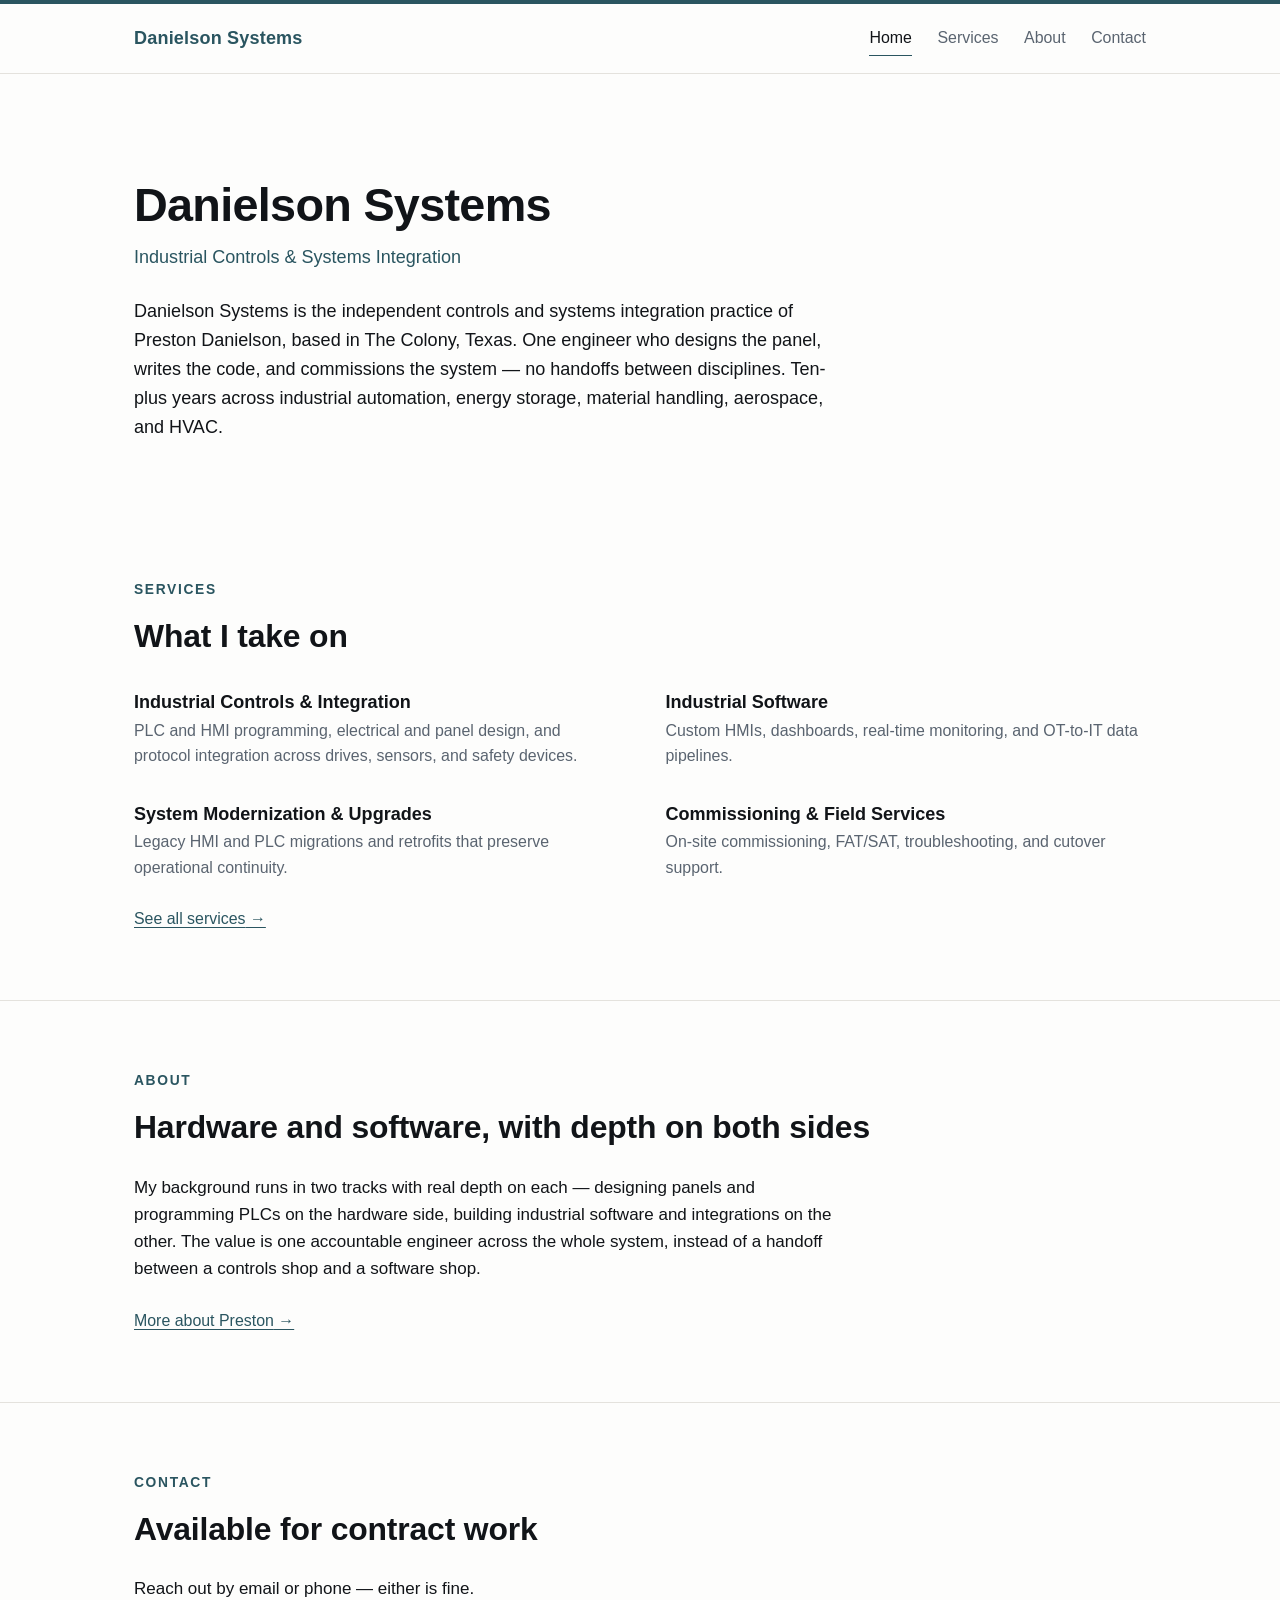
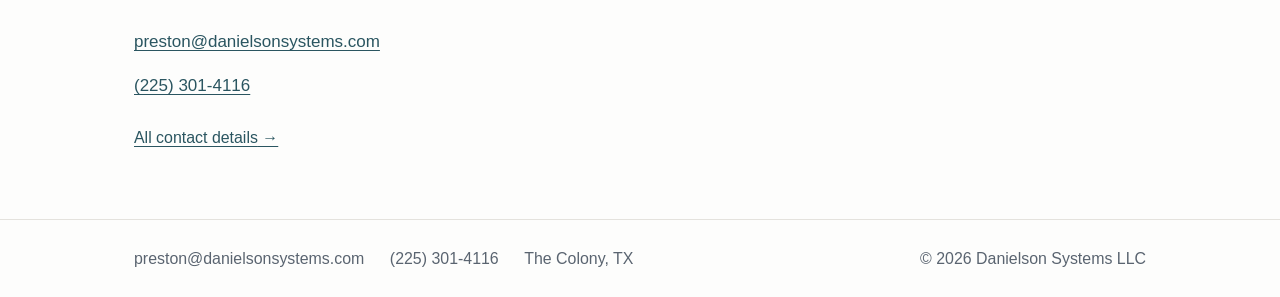
==== index.html @ b876a6f0 "Reposition site to controls & systems integration per updated spec Replace the embedded/test-automat" ====
<!DOCTYPE html>
<html lang="en">
<head>
  <meta charset="UTF-8" />
  <meta name="viewport" content="width=device-width, initial-scale=1" />
  <title>Danielson Systems — Industrial Controls &amp; Systems Integration</title>
  <meta name="description" content="Independent industrial controls and systems integration practice based in The Colony, Texas. PLC and HMI programming, electrical and panel design, industrial software, system modernization, and commissioning." />
  <link rel="stylesheet" href="styles.css" />
</head>
<body>

  <header class="site-header">
    <div class="container site-header__inner">
      <a href="index.html" class="wordmark">Danielson Systems</a>
      <nav class="nav" aria-label="Primary">
        <a href="index.html" aria-current="page">Home</a>
        <a href="services.html">Services</a>
        <a href="about.html">About</a>
        <a href="contact.html">Contact</a>
      </nav>
    </div>
  </header>

  <main>

    <section class="hero container">
      <h1 class="hero__name">Danielson Systems</h1>
      <p class="hero__tagline">Industrial Controls &amp; Systems Integration</p>
      <p class="hero__intro">
        Danielson Systems is the independent controls and systems integration practice of Preston Danielson, based in The Colony, Texas. One engineer who designs the panel, writes the code, and commissions the system — no handoffs between disciplines. Ten-plus years across industrial automation, energy storage, material handling, aerospace, and HVAC.
      </p>
    </section>

    <section class="section">
      <div class="container">
        <p class="section__eyebrow">Services</p>
        <h2>What I take on</h2>
        <ul class="services-preview" style="margin-top: var(--space-4);">
          <li class="services-preview__item">
            <h3>Industrial Controls &amp; Integration</h3>
            <p>PLC and HMI programming, electrical and panel design, and protocol integration across drives, sensors, and safety devices.</p>
          </li>
          <li class="services-preview__item">
            <h3>Industrial Software</h3>
            <p>Custom HMIs, dashboards, real-time monitoring, and OT-to-IT data pipelines.</p>
          </li>
          <li class="services-preview__item">
            <h3>System Modernization &amp; Upgrades</h3>
            <p>Legacy HMI and PLC migrations and retrofits that preserve operational continuity.</p>
          </li>
          <li class="services-preview__item">
            <h3>Commissioning &amp; Field Services</h3>
            <p>On-site commissioning, FAT/SAT, troubleshooting, and cutover support.</p>
          </li>
        </ul>
        <a class="more-link" href="services.html">See all services</a>
      </div>
    </section>

    <section class="section">
      <div class="container">
        <p class="section__eyebrow">About</p>
        <h2>Hardware and software, with depth on both sides</h2>
        <p class="prose" style="margin-top: var(--space-3);">
          My background runs in two tracks with real depth on each — designing panels and programming PLCs on the hardware side, building industrial software and integrations on the other. The value is one accountable engineer across the whole system, instead of a handoff between a controls shop and a software shop.
        </p>
        <a class="more-link" href="about.html">More about Preston</a>
      </div>
    </section>

    <section class="section">
      <div class="container">
        <p class="section__eyebrow">Contact</p>
        <h2>Available for contract work</h2>
        <p class="prose" style="margin-top: var(--space-3);">
          Reach out by email or phone — either is fine.
        </p>
        <ul class="stack-sm" style="margin-top: var(--space-3);">
          <li><a href="mailto:preston@danielsonsystems.com">preston@danielsonsystems.com</a></li>
          <li><a href="tel:+12253014116">(225) 301-4116</a></li>
        </ul>
        <a class="more-link" href="contact.html">All contact details</a>
      </div>
    </section>

  </main>

  <footer class="site-footer">
    <div class="container site-footer__inner">
      <div class="site-footer__contact">
        <a href="mailto:preston@danielsonsystems.com">preston@danielsonsystems.com</a>
        <a href="tel:+12253014116">(225) 301-4116</a>
        <span>The Colony, TX</span>
      </div>
      <div>&copy; 2026 Danielson Systems LLC</div>
    </div>
  </footer>

</body>
</html>
---- styles.css ----
/* ============================================================
   Danielson Systems LLC — Stylesheet
   Tokens, base, layout, components, page-specific, media queries
   ============================================================ */

:root {
  /* Color */
  --color-text:         #111418;
  --color-text-muted:   #5a6470;
  --color-text-subtle:  #8a8f97;
  --color-bg:           #fdfdfc;
  --color-bg-alt:       #f5f3ee;
  --color-rule:         #e4e2dd;
  --color-accent:       #2a5560;
  --color-accent-hover: #1a3b44;

  /* Typography */
  --font-sans: -apple-system, BlinkMacSystemFont, "Segoe UI", Roboto,
               "Helvetica Neue", Arial, sans-serif;
  --font-mono: ui-monospace, SFMono-Regular, "SF Mono", Menlo, Consolas,
               "Liberation Mono", monospace;

  --fs-base:  1rem;        /* 16px on mobile */
  --fs-lg:    1.0625rem;   /* 17px desktop body */
  --fs-sm:    0.9375rem;   /* 15px */
  --fs-xs:    0.8125rem;   /* 13px */
  --fs-h1:    clamp(2rem, 1rem + 3vw, 2.75rem);
  --fs-h2:    clamp(1.5rem, 1rem + 1.5vw, 1.875rem);
  --fs-h3:    1.1875rem;   /* 19px */

  --lh-tight: 1.25;
  --lh-snug:  1.4;
  --lh-body:  1.6;

  /* Spacing — 8px scale */
  --space-1: 0.5rem;
  --space-2: 1rem;
  --space-3: 1.5rem;
  --space-4: 2rem;
  --space-5: 3rem;
  --space-6: 4rem;
  --space-7: 6rem;
  --space-8: 8rem;

  /* Layout */
  --content-max:  720px;
  --site-max:     1080px;
  --gutter:       1.25rem;
}

/* ----- Reset / base ----- */

*, *::before, *::after { box-sizing: border-box; }

html {
  font-family: var(--font-sans);
  font-size: var(--fs-base);
  line-height: var(--lh-body);
  color: var(--color-text);
  background: var(--color-bg);
  -webkit-text-size-adjust: 100%;
  -webkit-font-smoothing: antialiased;
  -moz-osx-font-smoothing: grayscale;
}

body {
  margin: 0;
  min-height: 100vh;
  display: flex;
  flex-direction: column;
  border-top: 4px solid var(--color-accent);
}

h1, h2, h3, h4, h5, h6 {
  margin: 0;
  font-weight: 600;
  line-height: var(--lh-tight);
  color: var(--color-text);
}

h1 { font-size: var(--fs-h1); letter-spacing: -0.01em; }
h2 { font-size: var(--fs-h2); letter-spacing: -0.005em; }
h3 { font-size: var(--fs-h3); }

p { margin: 0; }

a {
  color: var(--color-accent);
  text-decoration: underline;
  text-decoration-thickness: 1px;
  text-underline-offset: 0.18em;
  transition: color 120ms ease;
}
a:hover, a:focus { color: var(--color-accent-hover); }
a:focus-visible {
  outline: 2px solid var(--color-accent);
  outline-offset: 2px;
  border-radius: 2px;
}

ul, ol { margin: 0; padding: 0; list-style: none; }

img, svg { max-width: 100%; height: auto; display: block; }

::selection {
  background: var(--color-accent);
  color: #fff;
}

/* ----- Layout primitives ----- */

.container {
  width: 100%;
  max-width: var(--site-max);
  margin-inline: auto;
  padding-inline: var(--gutter);
}

.prose {
  max-width: var(--content-max);
}

.stack > * + * { margin-top: var(--space-3); }
.stack-sm > * + * { margin-top: var(--space-2); }
.stack-lg > * + * { margin-top: var(--space-4); }

/* ----- Header / nav ----- */

.site-header {
  border-bottom: 1px solid var(--color-rule);
  background: var(--color-bg);
}

.site-header__inner {
  display: flex;
  align-items: center;
  justify-content: space-between;
  gap: var(--space-3);
  padding-block: var(--space-2);
  flex-wrap: wrap;
}

.wordmark {
  font-size: 1.0625rem;
  font-weight: 600;
  letter-spacing: 0.01em;
  color: var(--color-accent);
  text-decoration: none;
}
.wordmark:hover { color: var(--color-accent-hover); }

.nav {
  display: flex;
  gap: var(--space-3);
  flex-wrap: wrap;
}

.nav a {
  color: var(--color-text-muted);
  text-decoration: none;
  font-size: var(--fs-sm);
  padding-block: 0.25rem;
  border-bottom: 1px solid transparent;
}
.nav a:hover {
  color: var(--color-text);
}
.nav a[aria-current="page"] {
  color: var(--color-text);
  border-bottom-color: var(--color-accent);
}

/* ----- Footer ----- */

.site-footer {
  margin-top: auto;
  border-top: 1px solid var(--color-rule);
  background: var(--color-bg);
  font-size: var(--fs-sm);
  color: var(--color-text-muted);
}

.site-footer__inner {
  display: flex;
  flex-wrap: wrap;
  gap: var(--space-2) var(--space-4);
  align-items: baseline;
  justify-content: space-between;
  padding-block: var(--space-3);
}

.site-footer a {
  color: var(--color-text-muted);
  text-decoration: none;
}
.site-footer a:hover { color: var(--color-accent); }

.site-footer__contact {
  display: flex;
  flex-wrap: wrap;
  gap: var(--space-2) var(--space-3);
}

/* ----- Main / page sections ----- */

main { flex: 1 0 auto; }

.section {
  padding-block: var(--space-6);
}
.section + .section {
  border-top: 1px solid var(--color-rule);
}

.section__eyebrow {
  font-size: var(--fs-xs);
  text-transform: uppercase;
  letter-spacing: 0.12em;
  color: var(--color-accent);
  margin-bottom: var(--space-2);
  font-weight: 600;
}

/* ----- Hero (home) ----- */

.hero {
  padding-block: var(--space-7) var(--space-6);
}

.hero__name {
  font-size: var(--fs-h1);
  font-weight: 700;
  letter-spacing: -0.015em;
}

.hero__tagline {
  font-size: 1.0625rem;
  color: var(--color-accent);
  margin-top: var(--space-1);
  font-weight: 500;
}

.hero__intro {
  margin-top: var(--space-3);
  font-size: var(--fs-lg);
  color: var(--color-text);
  max-width: var(--content-max);
}

/* ----- Services preview grid (home) ----- */

.services-preview {
  display: grid;
  grid-template-columns: 1fr;
  gap: var(--space-3) var(--space-4);
}

.services-preview__item h3 {
  font-size: 1.0625rem;
  font-weight: 600;
}

.services-preview__item p {
  margin-top: 0.25rem;
  color: var(--color-text-muted);
  font-size: var(--fs-sm);
}

/* ----- Services full list ----- */

.service-list > li {
  padding-block: var(--space-4);
}
.service-list > li + li {
  border-top: 1px solid var(--color-rule);
}

.service-list h3 {
  font-size: 1.25rem;
}

.service-list p {
  margin-top: var(--space-1);
  max-width: var(--content-max);
}

.service-list ul {
  margin-top: var(--space-2);
  color: var(--color-text-muted);
  font-size: var(--fs-sm);
}
.service-list ul li {
  padding-left: 1.1em;
  position: relative;
  margin-top: 0.25rem;
}
.service-list ul li::before {
  content: "";
  position: absolute;
  left: 0;
  top: 0.65em;
  width: 4px;
  height: 1px;
  background: var(--color-text-subtle);
}

/* ----- About page ----- */

.about-intro {
  display: grid;
  grid-template-columns: 1fr;
  gap: var(--space-4);
  align-items: start;
}

.about-intro__text > * + * { margin-top: var(--space-3); }

.about-intro__portrait {
  width: 100%;
  max-width: 320px;
  margin-inline: auto;
  border: 1px solid var(--color-rule);
  background: var(--color-bg-alt);
}

/* Background list (experience) */

.background-list > li {
  padding-block: var(--space-3);
}
.background-list > li + li {
  border-top: 1px solid var(--color-rule);
}

.background-list__head {
  display: flex;
  flex-wrap: wrap;
  justify-content: space-between;
  align-items: baseline;
  gap: var(--space-1) var(--space-3);
}

.background-list__role {
  font-size: 1.0625rem;
  font-weight: 600;
  color: var(--color-text);
}

.background-list__employer {
  color: var(--color-text-muted);
  font-weight: 500;
}

.background-list__dates {
  color: var(--color-text-subtle);
  font-size: var(--fs-sm);
  font-variant-numeric: tabular-nums;
  white-space: nowrap;
}

.background-list__desc {
  margin-top: var(--space-1);
  color: var(--color-text);
  max-width: var(--content-max);
}

/* Education */

.education__item {
  display: flex;
  flex-wrap: wrap;
  justify-content: space-between;
  align-items: baseline;
  gap: var(--space-1) var(--space-3);
}

.education__institution {
  font-weight: 600;
}

.education__detail {
  color: var(--color-text-muted);
  margin-top: 0.25rem;
}

.education__dates {
  color: var(--color-text-subtle);
  font-size: var(--fs-sm);
  font-variant-numeric: tabular-nums;
}

/* ----- Contact page ----- */

.contact-list {
  display: grid;
  grid-template-columns: 1fr;
  gap: var(--space-3);
  max-width: var(--content-max);
}

.contact-list__item {
  display: grid;
  grid-template-columns: 1fr;
  gap: 0.25rem;
  padding-block: var(--space-2);
  border-top: 1px solid var(--color-rule);
}
.contact-list__item:last-child {
  border-bottom: 1px solid var(--color-rule);
}

.contact-list__label {
  font-size: var(--fs-xs);
  text-transform: uppercase;
  letter-spacing: 0.12em;
  color: var(--color-text-subtle);
  font-weight: 500;
}

.contact-list__value {
  font-size: 1.0625rem;
}

/* ----- Inline link styles for prose nav cues ----- */

.more-link {
  display: inline-block;
  margin-top: var(--space-3);
  font-size: var(--fs-sm);
  font-weight: 500;
}

.more-link::after {
  content: " \2192"; /* right arrow */
}

/* ============================================================
   Media queries — mobile-first, layer up at breakpoints
   ============================================================ */

@media (min-width: 640px) {
  html { font-size: var(--fs-lg); }

  .services-preview {
    grid-template-columns: 1fr 1fr;
    gap: var(--space-4) var(--space-5);
  }

  .contact-list {
    grid-template-columns: 1fr;
  }

  .contact-list__item {
    grid-template-columns: 160px 1fr;
    align-items: baseline;
    gap: var(--space-3);
  }

  .contact-list__label {
    padding-top: 0.25rem;
  }
}

@media (min-width: 880px) {
  :root { --gutter: 2rem; }

  .about-intro {
    grid-template-columns: minmax(0, 1fr) 280px;
    gap: var(--space-5);
  }

  .about-intro__portrait {
    max-width: none;
    margin-inline: 0;
  }
}
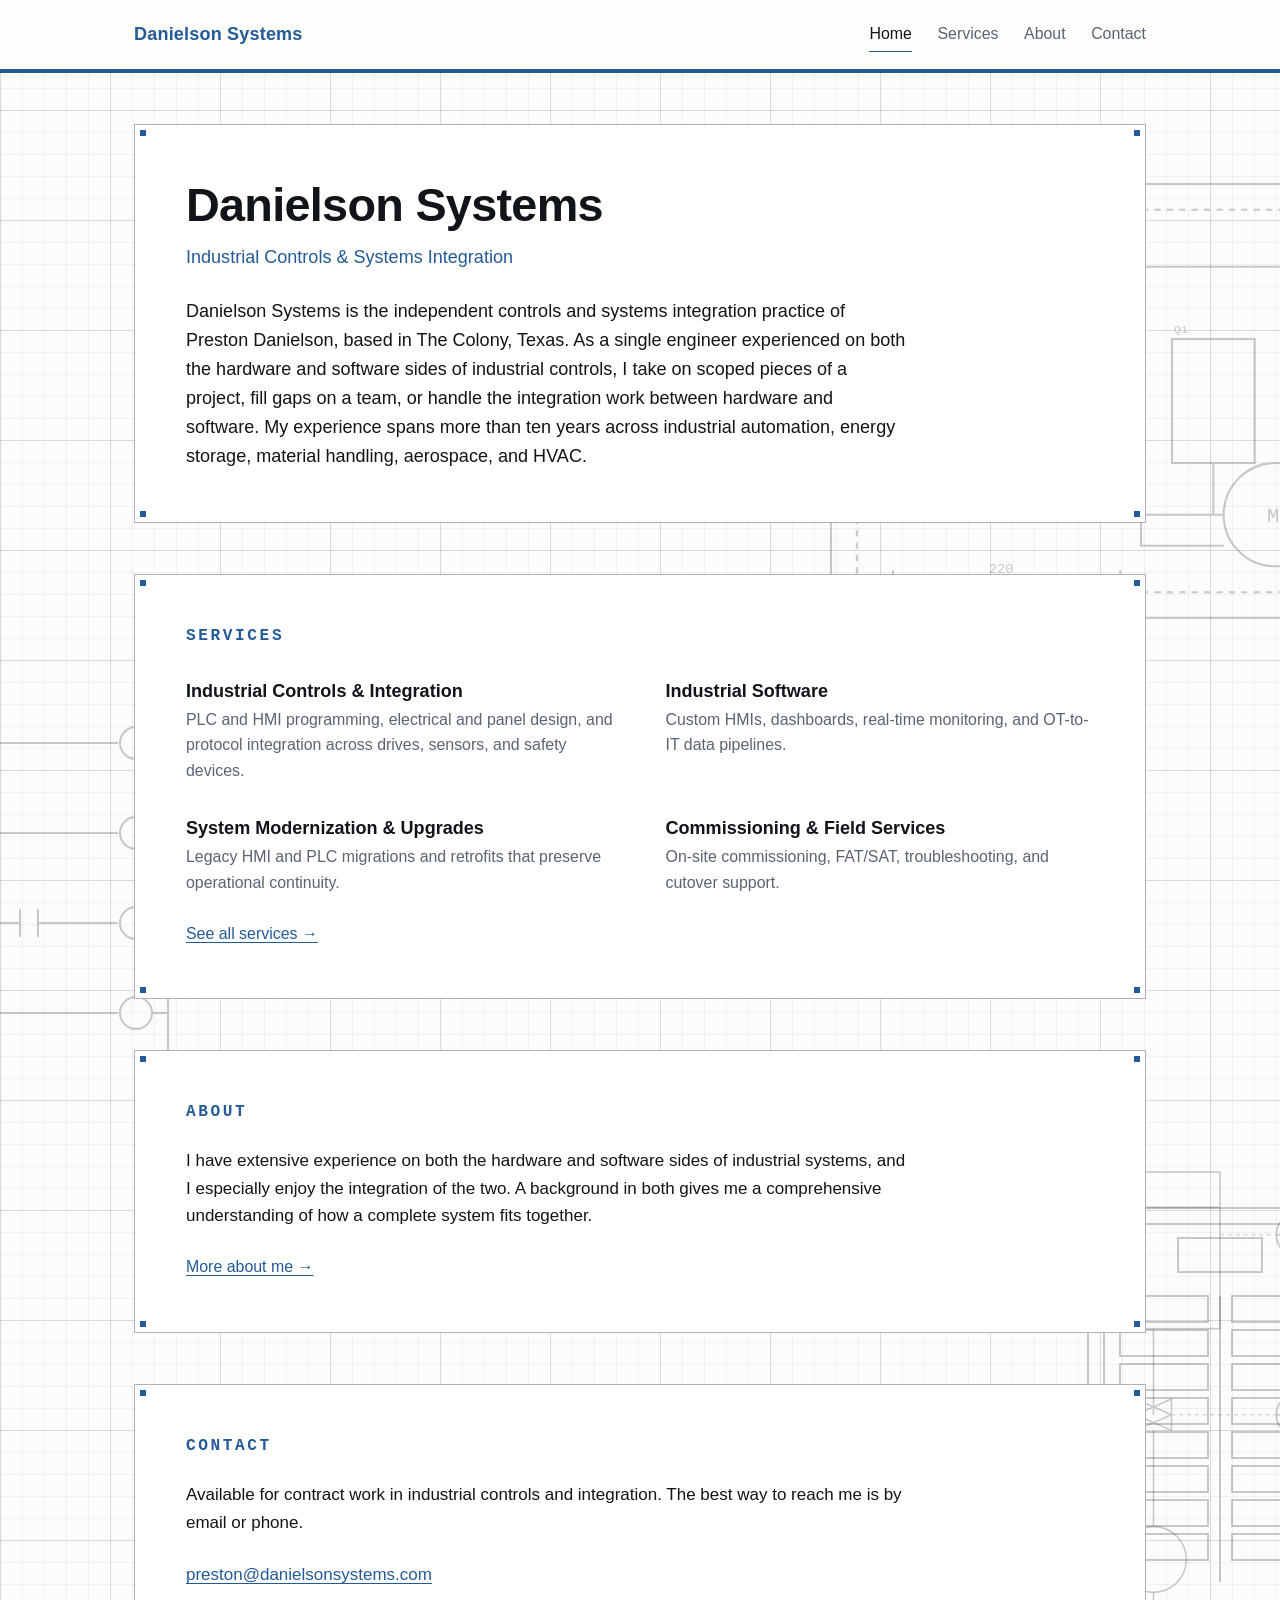
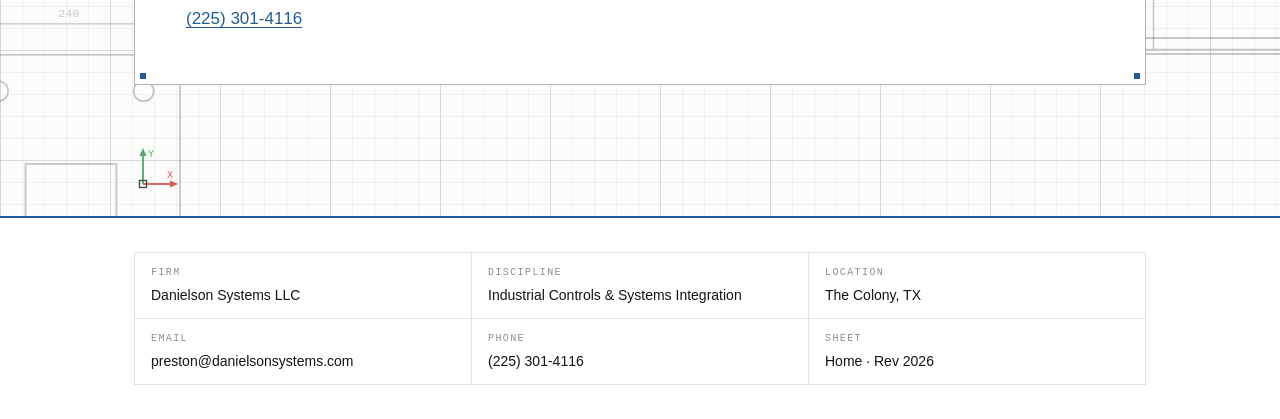
==== commit faa455dc: "Apply CAD-workspace theme across all pages Move the theme from prototype into styles.css: gray draft" ====
--- a/index.html
+++ b/index.html
@@ -23,76 +23,255 @@
 
   <main>
 
-    <section class="hero container">
-      <h1 class="hero__name">Danielson Systems</h1>
-      <p class="hero__tagline">Industrial Controls &amp; Systems Integration</p>
-      <p class="hero__intro">
-        Danielson Systems is the independent controls and systems integration practice of Preston Danielson, based in The Colony, Texas. One engineer who designs the panel, writes the code, and commissions the system — no handoffs between disciplines. Ten-plus years across industrial automation, energy storage, material handling, aerospace, and HVAC.
-      </p>
+    <!-- panel layout (top-right) -->
+    <svg class="bg-drawing bg-drawing--panel" viewBox="0 0 600 480" aria-hidden="true" focusable="false">
+      <g fill="none" stroke="currentColor" stroke-width="2">
+        <rect x="30" y="30" width="540" height="420" />
+        <rect x="55" y="55" width="490" height="370" stroke-dasharray="6 6" />
+        <line x1="80" y1="110" x2="520" y2="110" />
+        <rect x="90" y="92" width="20" height="36" />
+        <rect x="114" y="92" width="20" height="36" />
+        <rect x="138" y="92" width="20" height="36" />
+        <rect x="162" y="92" width="20" height="36" />
+        <rect x="186" y="92" width="20" height="36" />
+        <rect x="210" y="92" width="20" height="36" />
+        <rect x="90" y="180" width="100" height="80" />
+        <rect x="210" y="180" width="100" height="80" />
+        <rect x="360" y="180" width="80" height="120" />
+        <circle cx="460" cy="350" r="50" />
+        <path d="M110 260 L110 350 L410 350" />
+        <path d="M260 260 L260 320 L330 320 L330 380 L410 380" />
+        <path d="M400 300 L400 350" />
+        <line x1="90" y1="410" x2="310" y2="410" />
+        <line x1="90" y1="404" x2="90" y2="416" />
+        <line x1="310" y1="404" x2="310" y2="416" />
+      </g>
+      <g fill="currentColor" font-family="ui-monospace, monospace">
+        <text x="183" y="406" font-size="13">220</text>
+        <text x="452" y="357" font-size="20">M</text>
+        <text x="92" y="172" font-size="11">K1</text>
+        <text x="212" y="172" font-size="11">K2</text>
+        <text x="362" y="174" font-size="11">Q1</text>
+      </g>
+    </svg>
+
+    <!-- ladder-logic wiring (mid-left) -->
+    <svg class="bg-drawing bg-drawing--ladder" viewBox="0 0 320 420" aria-hidden="true" focusable="false">
+      <g stroke="currentColor" stroke-width="2" fill="none">
+        <line x1="22" y1="14" x2="22" y2="406" />
+        <line x1="298" y1="14" x2="298" y2="406" />
+        <line x1="22" y1="70" x2="110" y2="70" />
+        <line x1="110" y1="56" x2="110" y2="84" />
+        <line x1="128" y1="56" x2="128" y2="84" />
+        <line x1="128" y1="70" x2="248" y2="70" />
+        <circle cx="266" cy="70" r="16" />
+        <line x1="282" y1="70" x2="298" y2="70" />
+        <line x1="22" y1="160" x2="110" y2="160" />
+        <line x1="110" y1="146" x2="110" y2="174" />
+        <line x1="128" y1="146" x2="128" y2="174" />
+        <line x1="128" y1="160" x2="248" y2="160" />
+        <circle cx="266" cy="160" r="16" />
+        <line x1="282" y1="160" x2="298" y2="160" />
+        <line x1="22" y1="250" x2="150" y2="250" />
+        <line x1="150" y1="236" x2="150" y2="264" />
+        <line x1="168" y1="236" x2="168" y2="264" />
+        <line x1="168" y1="250" x2="248" y2="250" />
+        <circle cx="266" cy="250" r="16" />
+        <line x1="282" y1="250" x2="298" y2="250" />
+        <line x1="22" y1="340" x2="110" y2="340" />
+        <line x1="110" y1="326" x2="110" y2="354" />
+        <line x1="128" y1="326" x2="128" y2="354" />
+        <line x1="128" y1="340" x2="248" y2="340" />
+        <circle cx="266" cy="340" r="16" />
+        <line x1="282" y1="340" x2="298" y2="340" />
+      </g>
+    </svg>
+
+    <!-- P&ID / instrument loop (peeks from right edge) -->
+    <svg class="bg-drawing bg-drawing--pid" viewBox="0 0 460 720" aria-hidden="true" focusable="false">
+      <g stroke="currentColor" stroke-width="2" fill="none">
+        <rect x="60" y="50" width="170" height="200" />
+        <line x1="60" y1="95" x2="230" y2="95" />
+        <line x1="145" y1="250" x2="145" y2="360" />
+        <path d="M122 340 L168 360 L122 380 Z" />
+        <path d="M168 340 L122 360 L168 380 Z" />
+        <line x1="145" y1="380" x2="145" y2="503" />
+        <circle cx="145" cy="545" r="42" />
+        <line x1="145" y1="587" x2="145" y2="660" />
+        <line x1="60" y1="660" x2="360" y2="660" />
+        <circle cx="330" cy="130" r="28" />
+        <line x1="302" y1="130" x2="358" y2="130" />
+        <circle cx="330" cy="360" r="28" />
+        <line x1="302" y1="360" x2="358" y2="360" />
+      </g>
+      <g stroke="currentColor" stroke-width="1.5" fill="none" stroke-dasharray="5 5">
+        <line x1="230" y1="130" x2="302" y2="130" />
+        <line x1="168" y1="360" x2="302" y2="360" />
+      </g>
+      <g fill="currentColor" font-family="ui-monospace, monospace" font-size="13">
+        <text x="318" y="135">LT</text>
+        <text x="318" y="365">FT</text>
+      </g>
+    </svg>
+
+    <!-- dimensioned panel detail (peeks from left edge) -->
+    <svg class="bg-drawing bg-drawing--detail" viewBox="0 0 440 640" aria-hidden="true" focusable="false">
+      <g stroke="currentColor" stroke-width="2" fill="none">
+        <rect x="90" y="90" width="240" height="380" />
+        <circle cx="130" cy="130" r="11" />
+        <circle cx="290" cy="130" r="11" />
+        <circle cx="130" cy="430" r="11" />
+        <circle cx="290" cy="430" r="11" />
+        <rect x="160" y="210" width="100" height="140" />
+      </g>
+      <g stroke="currentColor" stroke-width="1.2" fill="none">
+        <line x1="90" y1="56" x2="330" y2="56" />
+        <line x1="90" y1="50" x2="90" y2="62" />
+        <line x1="330" y1="50" x2="330" y2="62" />
+        <line x1="56" y1="90" x2="56" y2="470" />
+        <line x1="50" y1="90" x2="62" y2="90" />
+        <line x1="50" y1="470" x2="62" y2="470" />
+      </g>
+      <g fill="currentColor" font-family="ui-monospace, monospace" font-size="13">
+        <text x="196" y="48">240</text>
+        <text x="30" y="285" transform="rotate(-90 30 285)">380</text>
+      </g>
+    </svg>
+
+    <!-- electrical panelboard / load center (bottom-right) -->
+    <svg class="bg-drawing bg-drawing--panelboard" viewBox="0 0 300 470" aria-hidden="true" focusable="false">
+      <g stroke="currentColor" stroke-width="2" fill="none">
+        <rect x="18" y="12" width="264" height="446" />
+        <rect x="34" y="28" width="232" height="414" />
+        <rect x="108" y="42" width="84" height="34" />
+        <line x1="150" y1="100" x2="150" y2="386" />
+        <rect x="50" y="100" width="88" height="26" />
+        <rect x="50" y="134" width="88" height="26" />
+        <rect x="50" y="168" width="88" height="26" />
+        <rect x="50" y="202" width="88" height="26" />
+        <rect x="50" y="236" width="88" height="26" />
+        <rect x="50" y="270" width="88" height="26" />
+        <rect x="50" y="304" width="88" height="26" />
+        <rect x="50" y="338" width="88" height="26" />
+        <rect x="162" y="100" width="88" height="26" />
+        <rect x="162" y="134" width="88" height="26" />
+        <rect x="162" y="168" width="88" height="26" />
+        <rect x="162" y="202" width="88" height="26" />
+        <rect x="162" y="236" width="88" height="26" />
+        <rect x="162" y="270" width="88" height="26" />
+        <rect x="162" y="304" width="88" height="26" />
+        <rect x="162" y="338" width="88" height="26" />
+      </g>
+    </svg>
+
+    <section class="hero">
+      <div class="container">
+        <div class="panel">
+          <h1 class="hero__name">Danielson Systems</h1>
+          <p class="hero__tagline">Industrial Controls &amp; Systems Integration</p>
+          <p class="hero__intro">
+            Danielson Systems is the independent controls and systems integration practice of Preston Danielson, based in The Colony, Texas. As a single engineer experienced on both the hardware and software sides of industrial controls, I take on scoped pieces of a project, fill gaps on a team, or handle the integration work between hardware and software. My experience spans more than ten years across industrial automation, energy storage, material handling, aerospace, and HVAC.
+          </p>
+        </div>
+      </div>
     </section>
 
     <section class="section">
       <div class="container">
-        <p class="section__eyebrow">Services</p>
-        <h2>What I take on</h2>
-        <ul class="services-preview" style="margin-top: var(--space-4);">
-          <li class="services-preview__item">
-            <h3>Industrial Controls &amp; Integration</h3>
-            <p>PLC and HMI programming, electrical and panel design, and protocol integration across drives, sensors, and safety devices.</p>
-          </li>
-          <li class="services-preview__item">
-            <h3>Industrial Software</h3>
-            <p>Custom HMIs, dashboards, real-time monitoring, and OT-to-IT data pipelines.</p>
-          </li>
-          <li class="services-preview__item">
-            <h3>System Modernization &amp; Upgrades</h3>
-            <p>Legacy HMI and PLC migrations and retrofits that preserve operational continuity.</p>
-          </li>
-          <li class="services-preview__item">
-            <h3>Commissioning &amp; Field Services</h3>
-            <p>On-site commissioning, FAT/SAT, troubleshooting, and cutover support.</p>
-          </li>
-        </ul>
-        <a class="more-link" href="services.html">See all services</a>
+        <div class="panel">
+          <h2 class="section-label">Services</h2>
+          <ul class="services-preview" style="margin-top: var(--space-4);">
+            <li class="services-preview__item">
+              <h3>Industrial Controls &amp; Integration</h3>
+              <p>PLC and HMI programming, electrical and panel design, and protocol integration across drives, sensors, and safety devices.</p>
+            </li>
+            <li class="services-preview__item">
+              <h3>Industrial Software</h3>
+              <p>Custom HMIs, dashboards, real-time monitoring, and OT-to-IT data pipelines.</p>
+            </li>
+            <li class="services-preview__item">
+              <h3>System Modernization &amp; Upgrades</h3>
+              <p>Legacy HMI and PLC migrations and retrofits that preserve operational continuity.</p>
+            </li>
+            <li class="services-preview__item">
+              <h3>Commissioning &amp; Field Services</h3>
+              <p>On-site commissioning, FAT/SAT, troubleshooting, and cutover support.</p>
+            </li>
+          </ul>
+          <a class="more-link" href="services.html">See all services</a>
+        </div>
       </div>
     </section>
 
     <section class="section">
       <div class="container">
-        <p class="section__eyebrow">About</p>
-        <h2>Hardware and software, with depth on both sides</h2>
-        <p class="prose" style="margin-top: var(--space-3);">
-          My background runs in two tracks with real depth on each — designing panels and programming PLCs on the hardware side, building industrial software and integrations on the other. The value is one accountable engineer across the whole system, instead of a handoff between a controls shop and a software shop.
-        </p>
-        <a class="more-link" href="about.html">More about Preston</a>
+        <div class="panel">
+          <h2 class="section-label">About</h2>
+          <p class="prose" style="margin-top: var(--space-3);">
+            I have extensive experience on both the hardware and software sides of industrial systems, and I especially enjoy the integration of the two. A background in both gives me a comprehensive understanding of how a complete system fits together.
+          </p>
+          <a class="more-link" href="about.html">More about me</a>
+        </div>
       </div>
     </section>
 
     <section class="section">
       <div class="container">
-        <p class="section__eyebrow">Contact</p>
-        <h2>Available for contract work</h2>
-        <p class="prose" style="margin-top: var(--space-3);">
-          Reach out by email or phone — either is fine.
-        </p>
-        <ul class="stack-sm" style="margin-top: var(--space-3);">
-          <li><a href="mailto:preston@danielsonsystems.com">preston@danielsonsystems.com</a></li>
-          <li><a href="tel:+12253014116">(225) 301-4116</a></li>
-        </ul>
-        <a class="more-link" href="contact.html">All contact details</a>
-      </div>
-    </section>
+        <div class="panel">
+          <h2 class="section-label">Contact</h2>
+          <p class="prose" style="margin-top: var(--space-3);">
+            Available for contract work in industrial controls and integration. The best way to reach me is by email or phone.
+          </p>
+          <ul class="stack-sm" style="margin-top: var(--space-3);">
+            <li><a href="mailto:preston@danielsonsystems.com">preston@danielsonsystems.com</a></li>
+            <li><a href="tel:+12253014116">(225) 301-4116</a></li>
+          </ul>
+        </div>
+      </div>
+    </section>
+
+    <div class="container ucs-corner">
+      <svg width="46" height="46" viewBox="0 0 46 46" aria-hidden="true" focusable="false">
+        <line x1="9" y1="40" x2="9" y2="9" stroke="#2f9e4f" stroke-width="1.8" />
+        <line x1="9" y1="40" x2="40" y2="40" stroke="#d23f3f" stroke-width="1.8" />
+        <path d="M9 4 L5.5 12 L12.5 12 Z" fill="#2f9e4f" />
+        <path d="M44 40 L36 36.5 L36 43.5 Z" fill="#d23f3f" />
+        <rect x="5.5" y="36.5" width="7" height="7" fill="none" stroke="#2b3036" stroke-width="1.4" />
+        <text x="14" y="13" font-family="ui-monospace, monospace" font-size="10" fill="#2f9e4f">Y</text>
+        <text x="33" y="34" font-family="ui-monospace, monospace" font-size="10" fill="#d23f3f">X</text>
+      </svg>
+    </div>
 
   </main>
 
-  <footer class="site-footer">
-    <div class="container site-footer__inner">
-      <div class="site-footer__contact">
-        <a href="mailto:preston@danielsonsystems.com">preston@danielsonsystems.com</a>
-        <a href="tel:+12253014116">(225) 301-4116</a>
-        <span>The Colony, TX</span>
-      </div>
-      <div>&copy; 2026 Danielson Systems LLC</div>
+  <footer class="title-block">
+    <div class="container">
+      <div class="title-block__grid">
+        <div class="tb-cell">
+          <span class="tb-label">Firm</span>
+          <span class="tb-value">Danielson Systems LLC</span>
+        </div>
+        <div class="tb-cell">
+          <span class="tb-label">Discipline</span>
+          <span class="tb-value">Industrial Controls &amp; Systems Integration</span>
+        </div>
+        <div class="tb-cell">
+          <span class="tb-label">Location</span>
+          <span class="tb-value">The Colony, TX</span>
+        </div>
+        <div class="tb-cell">
+          <span class="tb-label">Email</span>
+          <span class="tb-value"><a href="mailto:preston@danielsonsystems.com">preston@danielsonsystems.com</a></span>
+        </div>
+        <div class="tb-cell">
+          <span class="tb-label">Phone</span>
+          <span class="tb-value"><a href="tel:+12253014116">(225) 301-4116</a></span>
+        </div>
+        <div class="tb-cell">
+          <span class="tb-label">Sheet</span>
+          <span class="tb-value">Home &middot; Rev 2026</span>
+        </div>
+      </div>
     </div>
   </footer>
 
--- a/styles.css
+++ b/styles.css
@@ -11,8 +11,13 @@
   --color-bg:           #fdfdfc;
   --color-bg-alt:       #f5f3ee;
   --color-rule:         #e4e2dd;
-  --color-accent:       #2a5560;
-  --color-accent-hover: #1a3b44;
+  --color-accent:       #235a97;
+  --color-accent-hover: #18426e;
+
+  /* CAD canvas */
+  --color-grid:         rgba(30, 34, 40, 0.05);
+  --color-grid-major:   rgba(30, 34, 40, 0.11);
+  --color-ink:          #2b3036;
 
   /* Typography */
   --font-sans: -apple-system, BlinkMacSystemFont, "Segoe UI", Roboto,
@@ -68,7 +73,13 @@
   min-height: 100vh;
   display: flex;
   flex-direction: column;
-  border-top: 4px solid var(--color-accent);
+  background-color: #fcfcfa;
+  background-image:
+    linear-gradient(var(--color-grid) 1px, transparent 1px),
+    linear-gradient(90deg, var(--color-grid) 1px, transparent 1px),
+    linear-gradient(var(--color-grid-major) 1px, transparent 1px),
+    linear-gradient(90deg, var(--color-grid-major) 1px, transparent 1px);
+  background-size: 22px 22px, 22px 22px, 110px 110px, 110px 110px;
 }
 
 h1, h2, h3, h4, h5, h6 {
@@ -127,7 +138,7 @@
 /* ----- Header / nav ----- */
 
 .site-header {
-  border-bottom: 1px solid var(--color-rule);
+  border-bottom: 4px solid var(--color-accent);
   background: var(--color-bg);
 }
 
@@ -170,61 +181,114 @@
   border-bottom-color: var(--color-accent);
 }
 
-/* ----- Footer ----- */
-
-.site-footer {
+/* ----- Panel (content as a drawing entity on the grid) ----- */
+
+.panel {
+  position: relative;
+  background-color: #ffffff;
+  border: 1px solid rgba(30, 34, 40, 0.35);
+  padding: var(--space-4);
+  /* corner grips — the squares CAD shows on a selected entity */
+  background-image:
+    linear-gradient(var(--color-accent), var(--color-accent)),
+    linear-gradient(var(--color-accent), var(--color-accent)),
+    linear-gradient(var(--color-accent), var(--color-accent)),
+    linear-gradient(var(--color-accent), var(--color-accent));
+  background-repeat: no-repeat;
+  background-size: 6px 6px;
+  background-position:
+    5px 5px,
+    calc(100% - 5px) 5px,
+    5px calc(100% - 5px),
+    calc(100% - 5px) calc(100% - 5px);
+}
+@media (min-width: 640px) { .panel { padding: var(--space-5); } }
+
+/* ----- Background drawings (faint schematics behind the canvas) ----- */
+
+.bg-drawing {
+  position: absolute;
+  height: auto;
+  color: var(--color-ink);
+  opacity: 0.25;
+  z-index: -1;
+  pointer-events: none;
+}
+.bg-drawing--panel      { top: 80px;     right: -140px; width: 620px; max-width: 78vw; }
+.bg-drawing--ladder     { top: 600px;    left: -130px;  width: 320px; max-width: 58vw; }
+.bg-drawing--pid        { top: 1060px;   right: -120px; width: 360px; max-width: 60vw; }
+.bg-drawing--detail     { top: 1500px;   left: -120px;  width: 400px; max-width: 62vw; }
+.bg-drawing--panelboard { bottom: 150px; right: -90px;  width: 300px; max-width: 54vw; }
+/* generic positions for the shorter pages */
+.bg-drawing--tr { top: 100px;    right: -130px; width: 460px; max-width: 72vw; }
+.bg-drawing--tl { top: 130px;    left: -120px;  width: 320px; max-width: 58vw; }
+.bg-drawing--br { bottom: 120px; right: -100px; width: 320px; max-width: 56vw; }
+.bg-drawing--bl { bottom: 130px; left: -120px;  width: 320px; max-width: 58vw; }
+
+/* ----- UCS origin marker (bottom-left easter egg) ----- */
+
+.ucs-corner { margin-block: var(--space-4) var(--space-3); opacity: 0.85; }
+
+/* ----- Title-block footer ----- */
+
+.title-block {
   margin-top: auto;
+  border-top: 2px solid var(--color-accent);
+  background-color: #ffffff;
+}
+.title-block__grid {
+  display: grid;
+  grid-template-columns: 1fr;
+  border-left: 1px solid var(--color-rule);
   border-top: 1px solid var(--color-rule);
-  background: var(--color-bg);
-  font-size: var(--fs-sm);
-  color: var(--color-text-muted);
-}
-
-.site-footer__inner {
+  margin-block: var(--space-4);
+}
+.tb-cell {
+  padding: 12px 16px;
+  border-right: 1px solid var(--color-rule);
+  border-bottom: 1px solid var(--color-rule);
   display: flex;
-  flex-wrap: wrap;
-  gap: var(--space-2) var(--space-4);
-  align-items: baseline;
-  justify-content: space-between;
+  flex-direction: column;
+  gap: 3px;
+  background-color: #ffffff;
+}
+.tb-label {
+  font-family: var(--font-mono);
+  font-size: 10px;
+  letter-spacing: 0.14em;
+  text-transform: uppercase;
+  color: var(--color-text-subtle);
+}
+.tb-value { font-size: 14px; color: var(--color-text); overflow-wrap: anywhere; }
+.tb-value a { color: var(--color-text); text-decoration: none; }
+.tb-value a:hover { color: var(--color-accent); }
+
+/* ----- Main / page sections ----- */
+
+main {
+  flex: 1 0 auto;
+  position: relative;
+  z-index: 0;
+  overflow: hidden;
+}
+
+.section {
   padding-block: var(--space-3);
 }
 
-.site-footer a {
-  color: var(--color-text-muted);
-  text-decoration: none;
-}
-.site-footer a:hover { color: var(--color-accent); }
-
-.site-footer__contact {
-  display: flex;
-  flex-wrap: wrap;
-  gap: var(--space-2) var(--space-3);
-}
-
-/* ----- Main / page sections ----- */
-
-main { flex: 1 0 auto; }
-
-.section {
-  padding-block: var(--space-6);
-}
-.section + .section {
-  border-top: 1px solid var(--color-rule);
-}
-
-.section__eyebrow {
-  font-size: var(--fs-xs);
+.section-label {
+  font-family: var(--font-mono);
+  font-size: 0.95rem;
+  font-weight: 600;
+  letter-spacing: 0.16em;
   text-transform: uppercase;
-  letter-spacing: 0.12em;
   color: var(--color-accent);
-  margin-bottom: var(--space-2);
-  font-weight: 600;
 }
 
 /* ----- Hero (home) ----- */
 
 .hero {
-  padding-block: var(--space-7) var(--space-6);
+  padding-block: var(--space-5) var(--space-3);
 }
 
 .hero__name {
@@ -275,7 +339,7 @@
   border-top: 1px solid var(--color-rule);
 }
 
-.service-list h3 {
+.service-list h2 {
   font-size: 1.25rem;
 }
 
@@ -323,70 +387,21 @@
   background: var(--color-bg-alt);
 }
 
-/* Background list (experience) */
-
-.background-list > li {
-  padding-block: var(--space-3);
-}
-.background-list > li + li {
+/* Background narrative — employer strip + credential line */
+
+.background-strip {
+  margin-top: var(--space-4);
+  padding-top: var(--space-3);
   border-top: 1px solid var(--color-rule);
-}
-
-.background-list__head {
-  display: flex;
-  flex-wrap: wrap;
-  justify-content: space-between;
-  align-items: baseline;
-  gap: var(--space-1) var(--space-3);
-}
-
-.background-list__role {
-  font-size: 1.0625rem;
-  font-weight: 600;
-  color: var(--color-text);
-}
-
-.background-list__employer {
   color: var(--color-text-muted);
-  font-weight: 500;
-}
-
-.background-list__dates {
+  font-size: var(--fs-sm);
+  letter-spacing: 0.03em;
+}
+
+.background-credential {
+  margin-top: var(--space-2);
   color: var(--color-text-subtle);
   font-size: var(--fs-sm);
-  font-variant-numeric: tabular-nums;
-  white-space: nowrap;
-}
-
-.background-list__desc {
-  margin-top: var(--space-1);
-  color: var(--color-text);
-  max-width: var(--content-max);
-}
-
-/* Education */
-
-.education__item {
-  display: flex;
-  flex-wrap: wrap;
-  justify-content: space-between;
-  align-items: baseline;
-  gap: var(--space-1) var(--space-3);
-}
-
-.education__institution {
-  font-weight: 600;
-}
-
-.education__detail {
-  color: var(--color-text-muted);
-  margin-top: 0.25rem;
-}
-
-.education__dates {
-  color: var(--color-text-subtle);
-  font-size: var(--fs-sm);
-  font-variant-numeric: tabular-nums;
 }
 
 /* ----- Contact page ----- */
@@ -474,3 +489,10 @@
     margin-inline: 0;
   }
 }
+
+@media (min-width: 540px) {
+  .title-block__grid { grid-template-columns: 1fr 1fr; }
+}
+@media (min-width: 860px) {
+  .title-block__grid { grid-template-columns: repeat(3, 1fr); }
+}
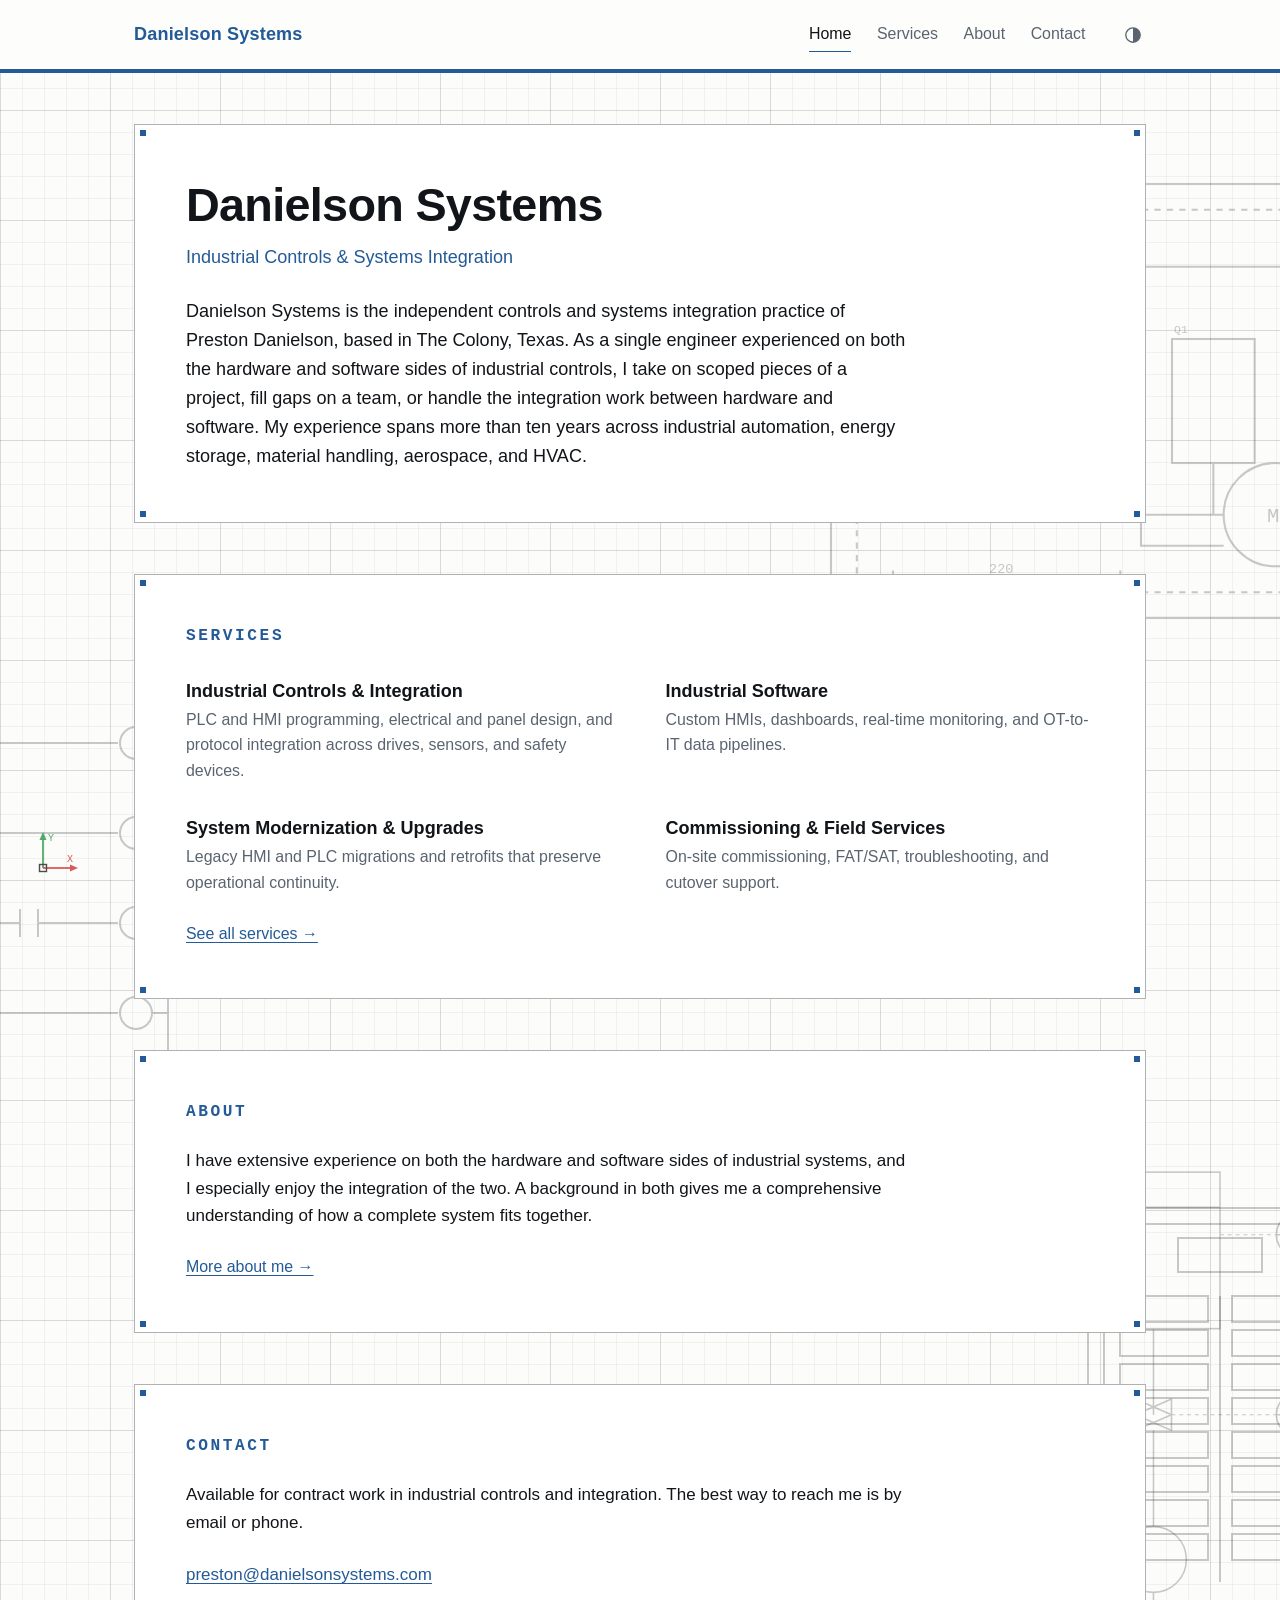
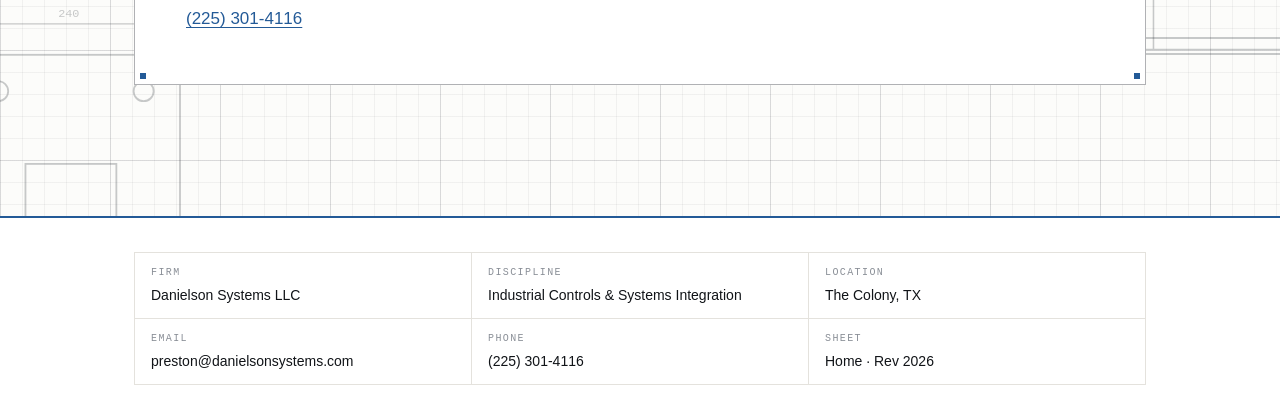
==== commit b4f28a79: "Add interaction layer: sticky header, crosshair, sticky UCS, dark mode - Sticky toolbar-style header" ====
--- a/index.html
+++ b/index.html
@@ -3,9 +3,10 @@
 <head>
   <meta charset="UTF-8" />
   <meta name="viewport" content="width=device-width, initial-scale=1" />
-  <title>Danielson Systems — Industrial Controls &amp; Systems Integration</title>
+  <title>Danielson Systems | Industrial Controls &amp; Systems Integration</title>
   <meta name="description" content="Independent industrial controls and systems integration practice based in The Colony, Texas. PLC and HMI programming, electrical and panel design, industrial software, system modernization, and commissioning." />
   <link rel="stylesheet" href="styles.css" />
+  <script src="theme.js"></script>
 </head>
 <body>
 
@@ -17,6 +18,12 @@
         <a href="services.html">Services</a>
         <a href="about.html">About</a>
         <a href="contact.html">Contact</a>
+        <button type="button" class="theme-toggle" aria-label="Switch to dark theme" aria-pressed="false">
+          <svg viewBox="0 0 20 20" width="18" height="18" aria-hidden="true" focusable="false">
+            <circle cx="10" cy="10" r="8" fill="none" stroke="currentColor" stroke-width="1.5" />
+            <path d="M10 2 A 8 8 0 0 1 10 18 Z" fill="currentColor" />
+          </svg>
+        </button>
       </nav>
     </div>
   </header>
@@ -230,13 +237,13 @@
       </div>
     </section>
 
-    <div class="container ucs-corner">
+    <div class="ucs-corner">
       <svg width="46" height="46" viewBox="0 0 46 46" aria-hidden="true" focusable="false">
         <line x1="9" y1="40" x2="9" y2="9" stroke="#2f9e4f" stroke-width="1.8" />
         <line x1="9" y1="40" x2="40" y2="40" stroke="#d23f3f" stroke-width="1.8" />
         <path d="M9 4 L5.5 12 L12.5 12 Z" fill="#2f9e4f" />
         <path d="M44 40 L36 36.5 L36 43.5 Z" fill="#d23f3f" />
-        <rect x="5.5" y="36.5" width="7" height="7" fill="none" stroke="#2b3036" stroke-width="1.4" />
+        <rect x="5.5" y="36.5" width="7" height="7" fill="none" stroke="currentColor" stroke-width="1.4" />
         <text x="14" y="13" font-family="ui-monospace, monospace" font-size="10" fill="#2f9e4f">Y</text>
         <text x="33" y="34" font-family="ui-monospace, monospace" font-size="10" fill="#d23f3f">X</text>
       </svg>
--- a/styles.css
+++ b/styles.css
@@ -18,6 +18,9 @@
   --color-grid:         rgba(30, 34, 40, 0.05);
   --color-grid-major:   rgba(30, 34, 40, 0.11);
   --color-ink:          #2b3036;
+  --color-canvas:       #fcfcfa;
+  --color-panel:        #ffffff;
+  --color-panel-border: rgba(30, 34, 40, 0.35);
 
   /* Typography */
   --font-sans: -apple-system, BlinkMacSystemFont, "Segoe UI", Roboto,
@@ -53,6 +56,25 @@
   --gutter:       1.25rem;
 }
 
+/* Dark theme — evokes AutoCAD model space. Applied by theme.js via
+   data-theme on <html>; defaults to the visitor's system preference. */
+:root[data-theme="dark"] {
+  --color-text:         #e4e7ea;
+  --color-text-muted:   #9aa3ac;
+  --color-text-subtle:  #6f777f;
+  --color-bg:           #1b2026;
+  --color-bg-alt:       #232a32;
+  --color-rule:         #363d45;
+  --color-accent:       #5b9bd5;
+  --color-accent-hover: #7fb2e4;
+  --color-grid:         rgba(150, 165, 182, 0.05);
+  --color-grid-major:   rgba(150, 165, 182, 0.10);
+  --color-ink:          #7e8a97;
+  --color-canvas:       #15181d;
+  --color-panel:        #222831;
+  --color-panel-border: rgba(150, 165, 182, 0.22);
+}
+
 /* ----- Reset / base ----- */
 
 *, *::before, *::after { box-sizing: border-box; }
@@ -73,7 +95,7 @@
   min-height: 100vh;
   display: flex;
   flex-direction: column;
-  background-color: #fcfcfa;
+  background-color: var(--color-canvas);
   background-image:
     linear-gradient(var(--color-grid) 1px, transparent 1px),
     linear-gradient(90deg, var(--color-grid) 1px, transparent 1px),
@@ -138,6 +160,9 @@
 /* ----- Header / nav ----- */
 
 .site-header {
+  position: sticky;
+  top: 0;
+  z-index: 10;
   border-bottom: 4px solid var(--color-accent);
   background: var(--color-bg);
 }
@@ -181,13 +206,36 @@
   border-bottom-color: var(--color-accent);
 }
 
+/* Theme toggle (light/dark) */
+.theme-toggle {
+  appearance: none;
+  background: none;
+  border: none;
+  margin: 0;
+  margin-left: var(--space-1);
+  padding: 0.25rem;
+  color: var(--color-text-muted);
+  cursor: pointer;
+  display: inline-flex;
+  align-items: center;
+  line-height: 0;
+}
+.theme-toggle:hover { color: var(--color-text); }
+.theme-toggle:focus-visible {
+  outline: 2px solid var(--color-accent);
+  outline-offset: 2px;
+  border-radius: 2px;
+}
+.theme-toggle svg { display: block; }
+
 /* ----- Panel (content as a drawing entity on the grid) ----- */
 
 .panel {
   position: relative;
-  background-color: #ffffff;
-  border: 1px solid rgba(30, 34, 40, 0.35);
+  background-color: var(--color-panel);
+  border: 1px solid var(--color-panel-border);
   padding: var(--space-4);
+  cursor: auto;
   /* corner grips — the squares CAD shows on a selected entity */
   background-image:
     linear-gradient(var(--color-accent), var(--color-accent)),
@@ -227,14 +275,22 @@
 
 /* ----- UCS origin marker (bottom-left easter egg) ----- */
 
-.ucs-corner { margin-block: var(--space-4) var(--space-3); opacity: 0.85; }
+.ucs-corner {
+  position: sticky;
+  bottom: var(--space-3);
+  margin-block: var(--space-4) var(--space-3);
+  padding-left: var(--gutter);
+  color: var(--color-ink);
+  opacity: 0.85;
+  pointer-events: none;
+}
 
 /* ----- Title-block footer ----- */
 
 .title-block {
   margin-top: auto;
   border-top: 2px solid var(--color-accent);
-  background-color: #ffffff;
+  background-color: var(--color-panel);
 }
 .title-block__grid {
   display: grid;
@@ -250,7 +306,7 @@
   display: flex;
   flex-direction: column;
   gap: 3px;
-  background-color: #ffffff;
+  background-color: var(--color-panel);
 }
 .tb-label {
   font-family: var(--font-mono);
@@ -269,7 +325,8 @@
   flex: 1 0 auto;
   position: relative;
   z-index: 0;
-  overflow: hidden;
+  overflow: clip;
+  cursor: crosshair;
 }
 
 .section {
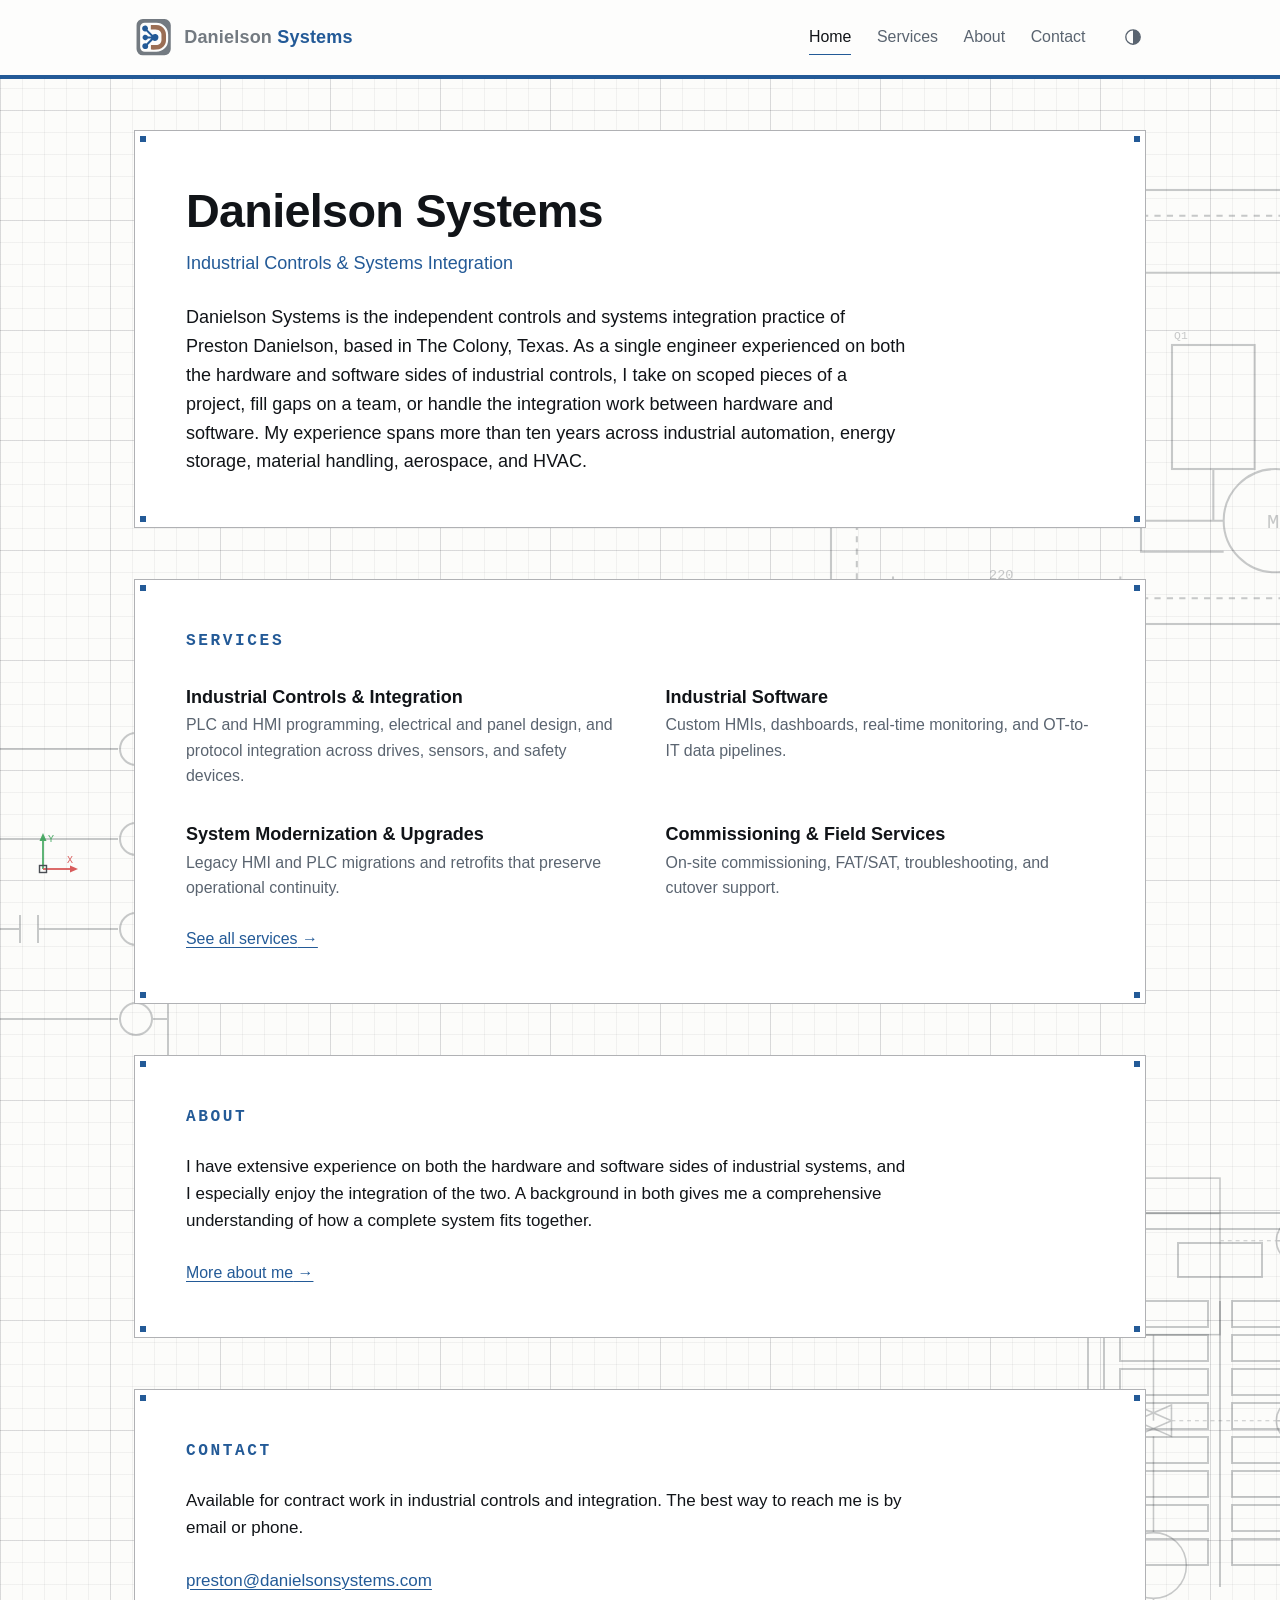
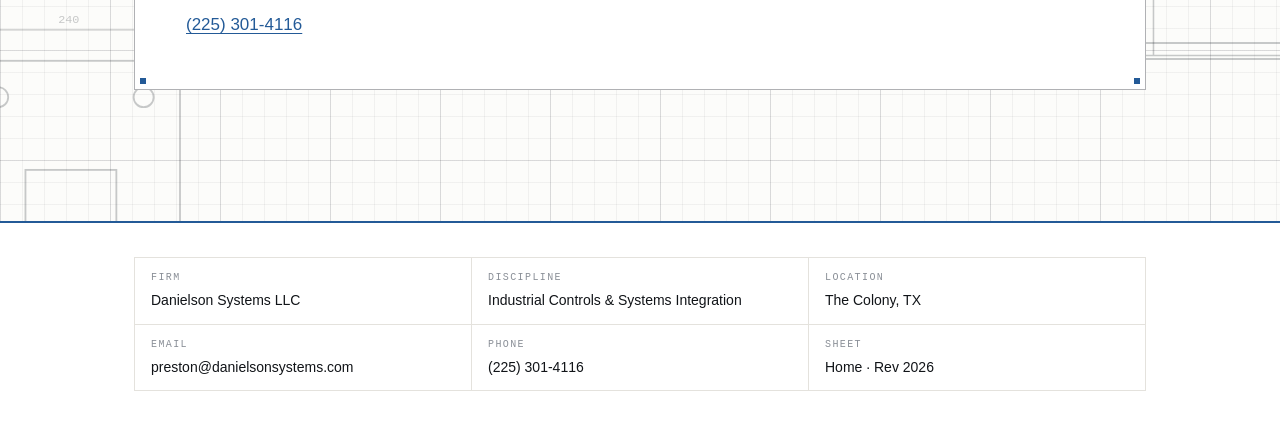
==== commit 0f46896b: "Add logo to header and favicon Vectorized and refined the dad-designed mark: steel-gray rounded pane" ====
--- a/index.html
+++ b/index.html
@@ -6,13 +6,21 @@
   <title>Danielson Systems | Industrial Controls &amp; Systems Integration</title>
   <meta name="description" content="Independent industrial controls and systems integration practice based in The Colony, Texas. PLC and HMI programming, electrical and panel design, industrial software, system modernization, and commissioning." />
   <link rel="stylesheet" href="styles.css" />
+  <link rel="icon" type="image/svg+xml" href="images/logo.svg" />
   <script src="theme.js"></script>
 </head>
 <body>
 
   <header class="site-header">
     <div class="container site-header__inner">
-      <a href="index.html" class="wordmark">Danielson Systems</a>
+      <a href="index.html" class="brand" aria-label="Danielson Systems, home">
+        <svg class="brand__mark" viewBox="0 0 184 187" aria-hidden="true" focusable="false">
+          <path fill="#737a81" d="M 169.0546 147.4073 A 28.72 28.72 0.0 0 1 140.2845 176.0772 L 40.2447 175.9026 A 28.72 28.72 0.0 0 1 11.5748 147.1325 L 11.7654 37.9527 A 28.72 28.72 0.0 0 1 40.5355 9.2828 L 140.5753 9.4574 A 28.72 28.72 0.0 0 1 169.2452 38.2275 L 169.0546 147.4073 Z M 28.07 47.66 L 28.23 138.60 A 21.40 21.40 0.0 0 0 49.67 159.97 L 102.80 159.87 A 54.49 54.46 -0.1 0 0 157.19 105.32 L 157.15 80.50 A 54.49 54.46 -0.1 0 0 102.56 26.13 L 49.43 26.23 A 21.40 21.40 0.0 0 0 28.07 47.66 Z" />
+          <path fill="#9b6e54" d="M 77.33 57.24 L 77.33 37.73 A 0.42 0.42 0.0 0 1 77.74 37.31 Q 82.57 37.18 101.52 37.17 Q 110.17 37.16 114.74 38.52 C 129.51 42.91 141.22 54.63 145.48 69.08 Q 147.33 75.33 147.34 86.54 Q 147.36 105.41 147.04 110.37 Q 146.48 119.11 141.63 127.95 C 134.20 141.51 119.54 149.42 103.97 149.90 Q 91.18 150.29 78.37 150.02 A 0.50 0.50 0.0 0 1 77.88 149.52 L 77.88 129.92 A 0.70 0.70 0.0 0 1 78.56 129.22 Q 86.86 129.09 101.72 129.14 C 115.39 129.19 126.33 119.36 126.38 105.38 Q 126.40 100.56 126.17 79.81 C 126.07 70.91 120.12 62.94 112.18 59.62 Q 108.15 57.93 97.87 57.97 Q 88.74 58.01 78.06 57.97 A 0.73 0.73 0.0 0 1 77.33 57.24 Z" />
+          <path fill="var(--color-accent)" d="M 79.32 88.67 L 56.35 65.70 A 0.55 0.53 53.8 0 0 55.73 65.59 C 46.85 69.69 36.83 61.61 37.55 52.20 C 38.51 39.68 54.52 34.59 62.06 45.21 Q 66.37 51.28 63.17 58.60 A 1.24 1.23 -55.9 0 0 63.43 59.96 L 85.16 81.68 A 0.91 0.91 0.0 0 0 86.38 81.75 Q 92.83 76.50 100.76 78.29 C 106.84 79.66 111.60 85.09 112.31 91.29 C 113.31 99.98 109.15 107.25 100.66 109.50 Q 93.24 111.47 87.12 106.52 A 1.07 1.07 0.0 0 0 85.68 106.59 L 63.98 128.29 A 0.54 0.54 0.0 0 0 63.88 128.92 Q 67.01 135.22 63.80 141.03 C 58.63 150.41 44.38 149.34 39.66 140.00 Q 37.45 135.62 38.52 131.17 C 40.60 122.58 47.83 119.15 56.42 121.86 A 0.96 0.93 -58.4 0 0 57.37 121.62 L 79.54 99.45 A 0.19 0.19 0.0 0 0 79.41 99.13 L 63.90 99.13 A 1.14 1.13 14.0 0 0 62.90 99.72 C 56.46 111.36 38.70 107.23 39.18 93.48 C 39.40 87.20 44.07 81.96 50.29 81.20 Q 55.65 80.55 60.63 84.80 A 1.07 0.80 10.2 0 1 60.77 84.95 L 63.33 89.03 A 1.02 1.00 73.5 0 0 64.18 89.50 L 78.97 89.50 A 0.49 0.49 0.0 0 0 79.32 88.67 Z" />
+        </svg>
+        <span class="brand__name"><span class="brand__n1">Danielson</span> <span class="brand__n2">Systems</span></span>
+      </a>
       <nav class="nav" aria-label="Primary">
         <a href="index.html" aria-current="page">Home</a>
         <a href="services.html">Services</a>
--- a/styles.css
+++ b/styles.css
@@ -176,14 +176,21 @@
   flex-wrap: wrap;
 }
 
-.wordmark {
+.brand {
+  display: inline-flex;
+  align-items: center;
+  gap: 0.6rem;
+  text-decoration: none;
+}
+.brand__mark { display: block; flex: none; width: 40px; height: auto; }
+.brand__name {
   font-size: 1.0625rem;
   font-weight: 600;
   letter-spacing: 0.01em;
-  color: var(--color-accent);
-  text-decoration: none;
-}
-.wordmark:hover { color: var(--color-accent-hover); }
+}
+.brand__n1 { color: #737a81; }
+.brand__n2 { color: var(--color-accent); }
+.brand:hover .brand__n2 { color: var(--color-accent-hover); }
 
 .nav {
   display: flex;
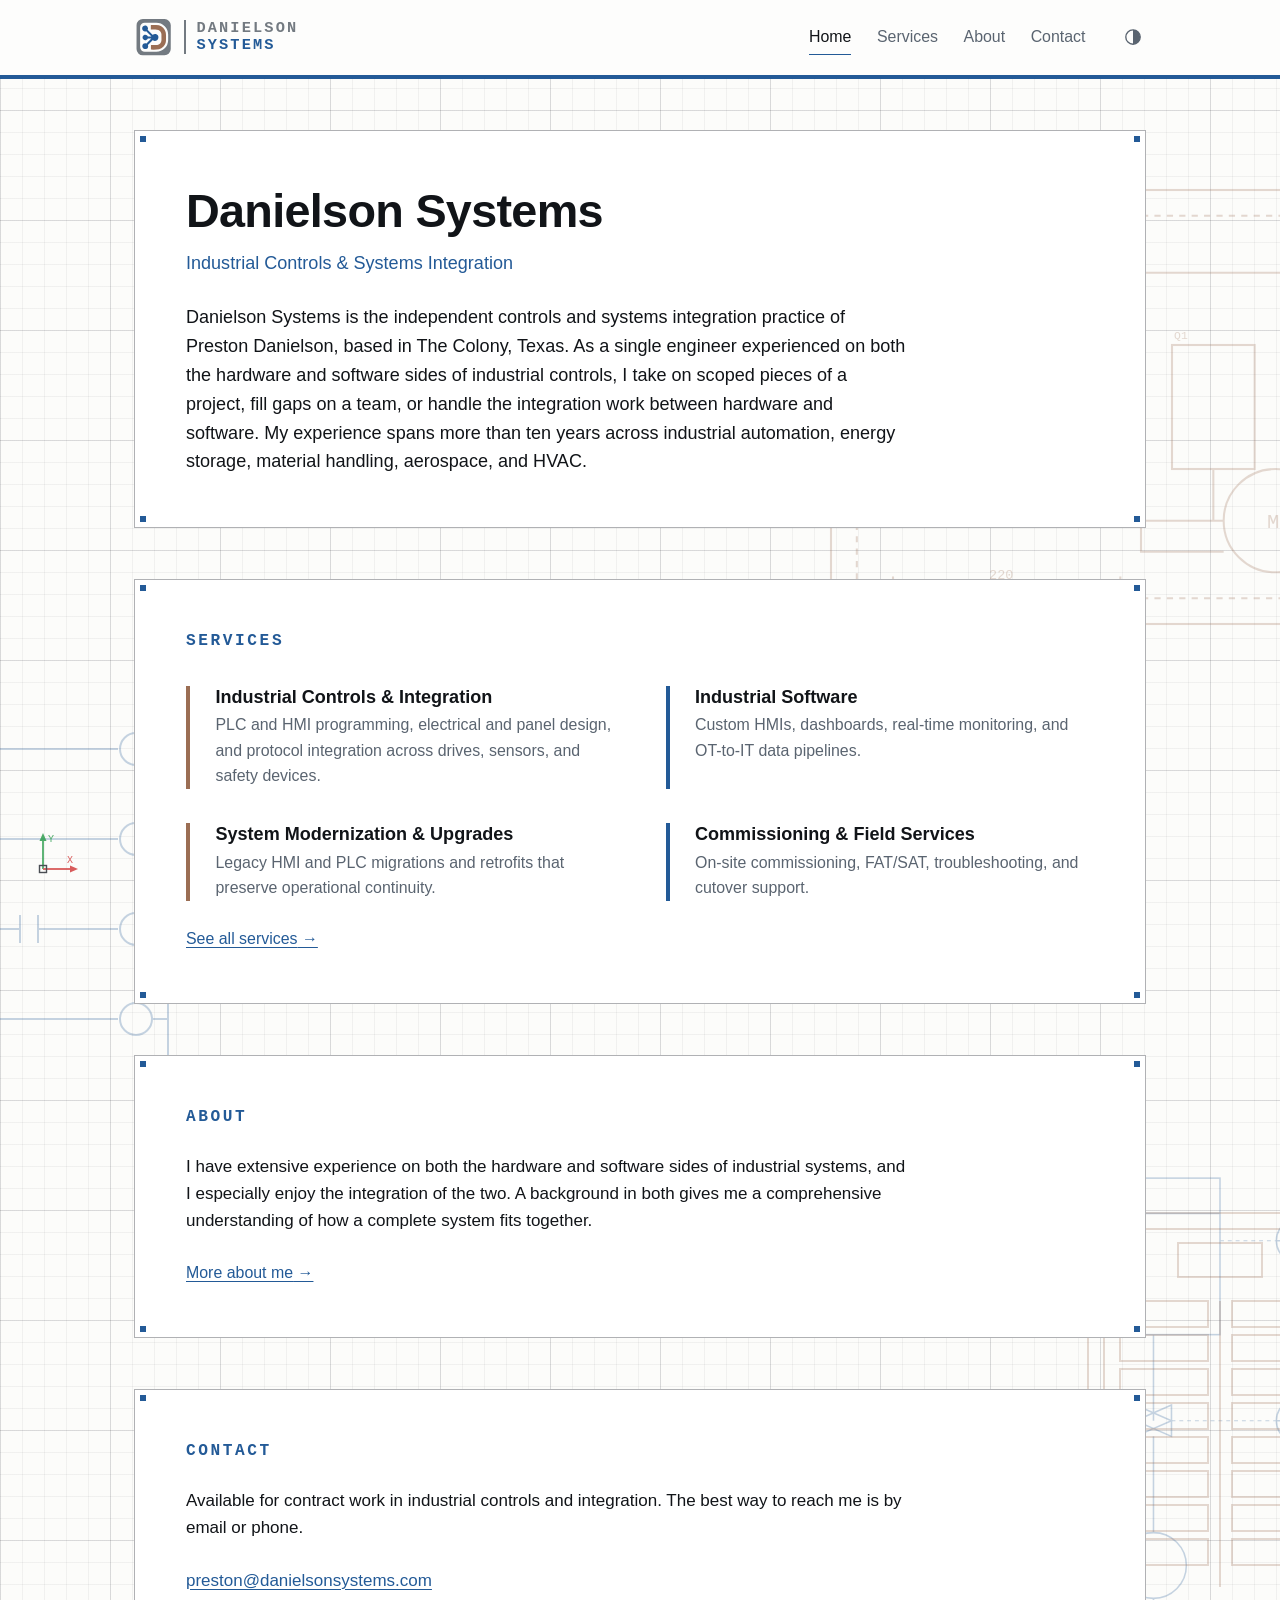
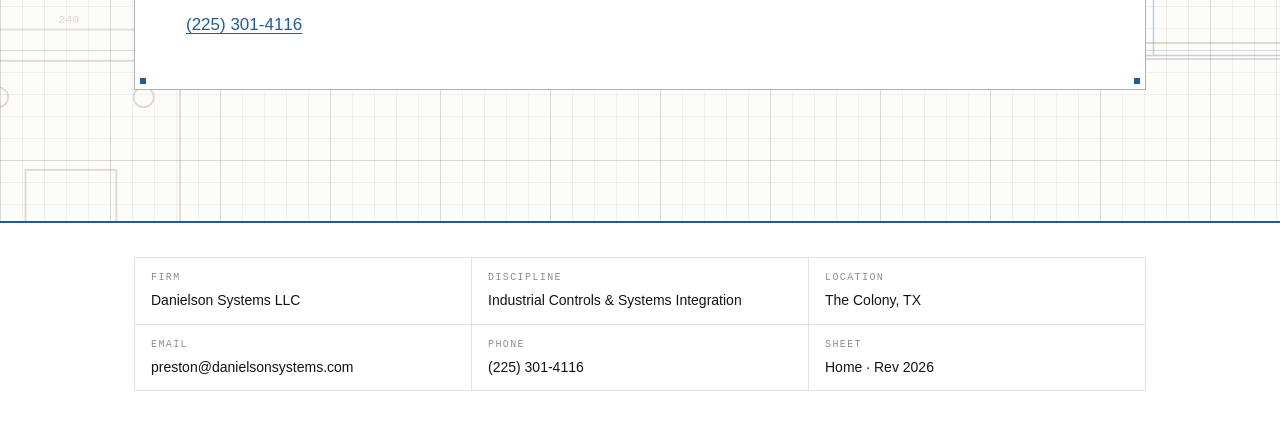
==== commit 74ce499c: "Add copper hardware accent across pages and thicken header divider - New --color-copper token (light" ====
--- a/index.html
+++ b/index.html
@@ -39,7 +39,7 @@
   <main>
 
     <!-- panel layout (top-right) -->
-    <svg class="bg-drawing bg-drawing--panel" viewBox="0 0 600 480" aria-hidden="true" focusable="false">
+    <svg class="bg-drawing bg-drawing--panel bg-drawing--hw" viewBox="0 0 600 480" aria-hidden="true" focusable="false">
       <g fill="none" stroke="currentColor" stroke-width="2">
         <rect x="30" y="30" width="540" height="420" />
         <rect x="55" y="55" width="490" height="370" stroke-dasharray="6 6" />
@@ -71,7 +71,7 @@
     </svg>
 
     <!-- ladder-logic wiring (mid-left) -->
-    <svg class="bg-drawing bg-drawing--ladder" viewBox="0 0 320 420" aria-hidden="true" focusable="false">
+    <svg class="bg-drawing bg-drawing--ladder bg-drawing--logic" viewBox="0 0 320 420" aria-hidden="true" focusable="false">
       <g stroke="currentColor" stroke-width="2" fill="none">
         <line x1="22" y1="14" x2="22" y2="406" />
         <line x1="298" y1="14" x2="298" y2="406" />
@@ -103,7 +103,7 @@
     </svg>
 
     <!-- P&ID / instrument loop (peeks from right edge) -->
-    <svg class="bg-drawing bg-drawing--pid" viewBox="0 0 460 720" aria-hidden="true" focusable="false">
+    <svg class="bg-drawing bg-drawing--pid bg-drawing--logic" viewBox="0 0 460 720" aria-hidden="true" focusable="false">
       <g stroke="currentColor" stroke-width="2" fill="none">
         <rect x="60" y="50" width="170" height="200" />
         <line x1="60" y1="95" x2="230" y2="95" />
@@ -130,7 +130,7 @@
     </svg>
 
     <!-- dimensioned panel detail (peeks from left edge) -->
-    <svg class="bg-drawing bg-drawing--detail" viewBox="0 0 440 640" aria-hidden="true" focusable="false">
+    <svg class="bg-drawing bg-drawing--detail bg-drawing--hw" viewBox="0 0 440 640" aria-hidden="true" focusable="false">
       <g stroke="currentColor" stroke-width="2" fill="none">
         <rect x="90" y="90" width="240" height="380" />
         <circle cx="130" cy="130" r="11" />
@@ -154,7 +154,7 @@
     </svg>
 
     <!-- electrical panelboard / load center (bottom-right) -->
-    <svg class="bg-drawing bg-drawing--panelboard" viewBox="0 0 300 470" aria-hidden="true" focusable="false">
+    <svg class="bg-drawing bg-drawing--panelboard bg-drawing--hw" viewBox="0 0 300 470" aria-hidden="true" focusable="false">
       <g stroke="currentColor" stroke-width="2" fill="none">
         <rect x="18" y="12" width="264" height="446" />
         <rect x="34" y="28" width="232" height="414" />
--- a/styles.css
+++ b/styles.css
@@ -13,6 +13,7 @@
   --color-rule:         #e4e2dd;
   --color-accent:       #235a97;
   --color-accent-hover: #18426e;
+  --color-copper:       #9b6e54;  /* hardware-side secondary accent (from the logo D) */
 
   /* CAD canvas */
   --color-grid:         rgba(30, 34, 40, 0.05);
@@ -67,6 +68,7 @@
   --color-rule:         #363d45;
   --color-accent:       #5b9bd5;
   --color-accent-hover: #7fb2e4;
+  --color-copper:       #c08862;  /* lifted so it reads on charcoal */
   --color-grid:         rgba(150, 165, 182, 0.05);
   --color-grid-major:   rgba(150, 165, 182, 0.10);
   --color-ink:          #7e8a97;
@@ -184,9 +186,17 @@
 }
 .brand__mark { display: block; flex: none; width: 40px; height: auto; }
 .brand__name {
-  font-size: 1.0625rem;
+  font-family: var(--font-mono);
+  text-transform: uppercase;
+  line-height: 1.12;
+  padding-left: 0.6rem;
+  border-left: 2px solid #737a81;
+}
+.brand__n1, .brand__n2 {
+  display: block;
+  font-size: 0.9rem;
   font-weight: 600;
-  letter-spacing: 0.01em;
+  letter-spacing: 0.14em;
 }
 .brand__n1 { color: #737a81; }
 .brand__n2 { color: var(--color-accent); }
@@ -269,6 +279,9 @@
   z-index: -1;
   pointer-events: none;
 }
+/* type tint: hardware drawings copper, logic/process drawings blue */
+.bg-drawing--hw    { color: var(--color-copper); }
+.bg-drawing--logic { color: var(--color-accent); }
 .bg-drawing--panel      { top: 80px;     right: -140px; width: 620px; max-width: 78vw; }
 .bg-drawing--ladder     { top: 600px;    left: -130px;  width: 320px; max-width: 58vw; }
 .bg-drawing--pid        { top: 1060px;   right: -120px; width: 360px; max-width: 60vw; }
@@ -382,6 +395,12 @@
   grid-template-columns: 1fr;
   gap: var(--space-3) var(--space-4);
 }
+.services-preview__item {
+  padding-left: var(--space-3);
+  border-left: 4px solid var(--color-rule);
+}
+.services-preview__item:nth-child(odd)  { border-left-color: var(--color-copper); }
+.services-preview__item:nth-child(even) { border-left-color: var(--color-accent); }
 
 .services-preview__item h3 {
   font-size: 1.0625rem;
@@ -398,7 +417,11 @@
 
 .service-list > li {
   padding-block: var(--space-4);
-}
+  padding-left: var(--space-3);
+  border-left: 4px solid var(--color-rule);
+}
+.service-list > li:nth-child(odd)  { border-left-color: var(--color-copper); }
+.service-list > li:nth-child(even) { border-left-color: var(--color-accent); }
 .service-list > li + li {
   border-top: 1px solid var(--color-rule);
 }
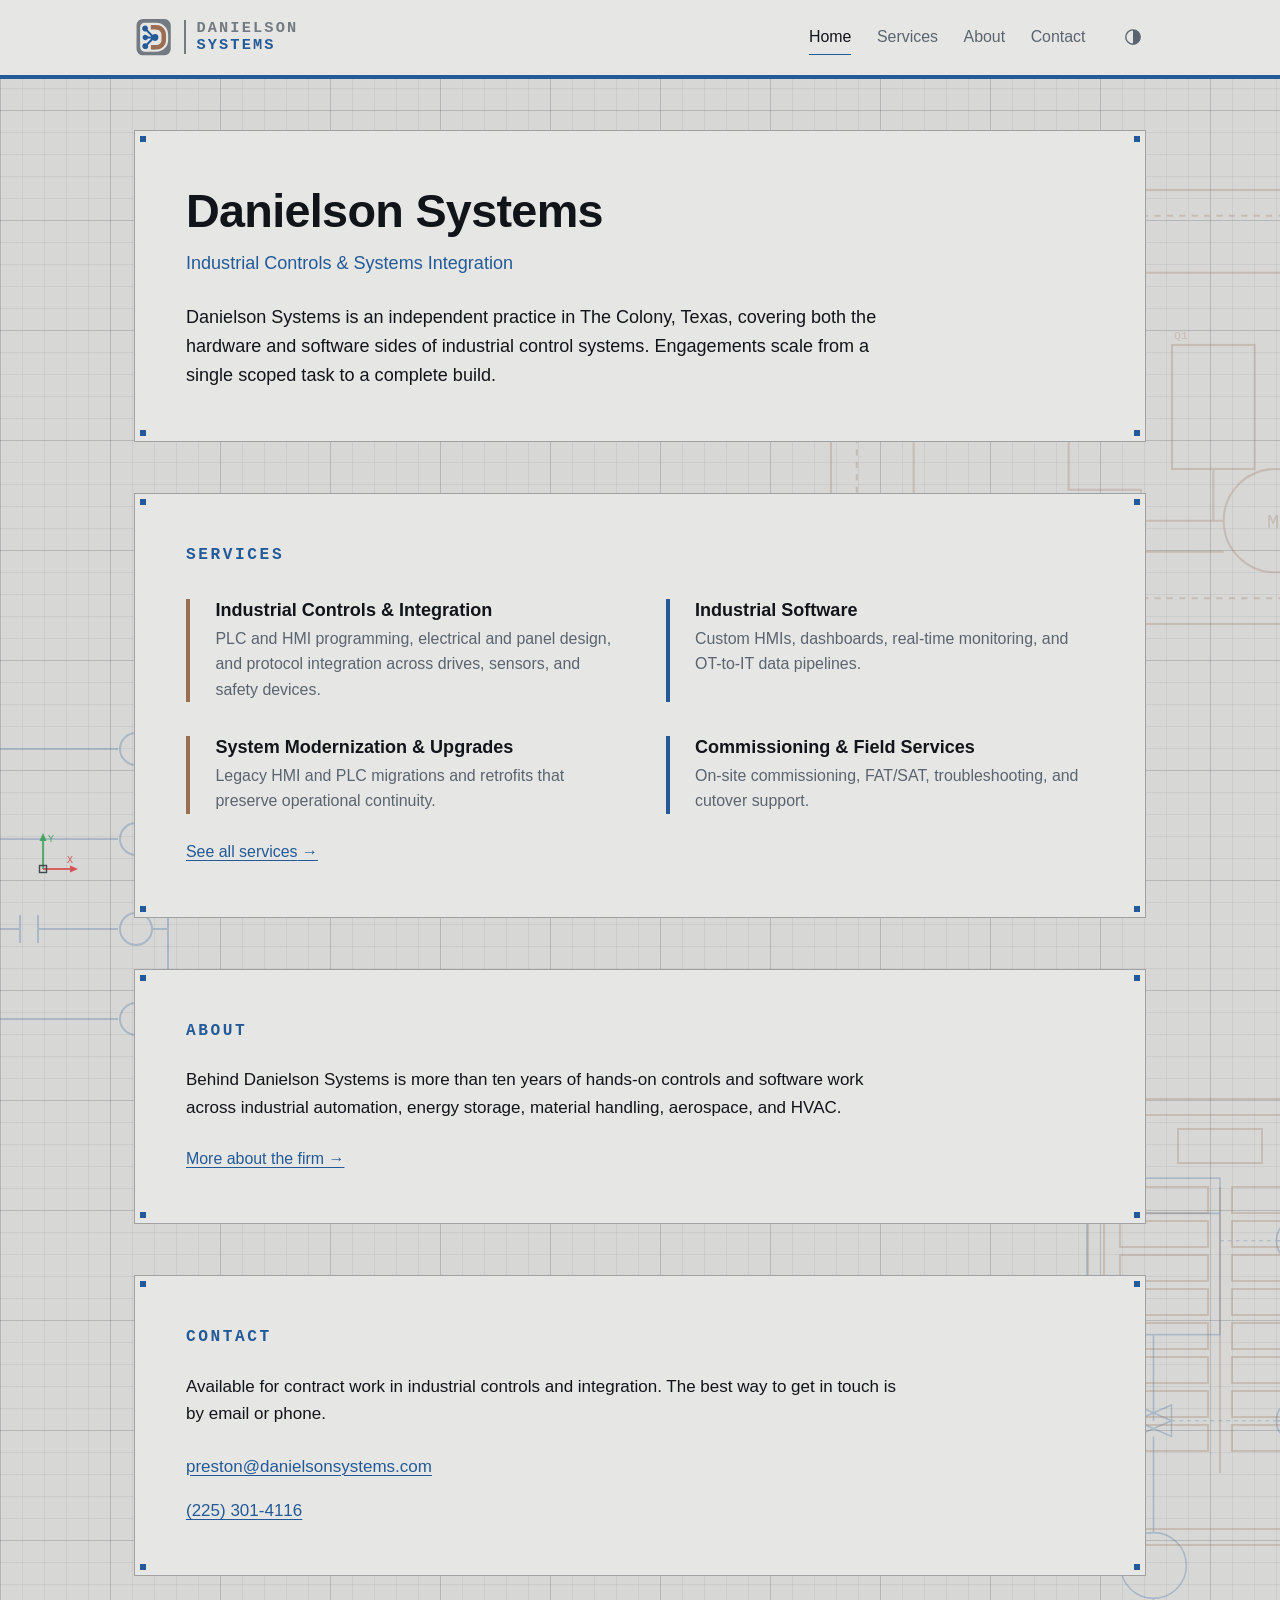
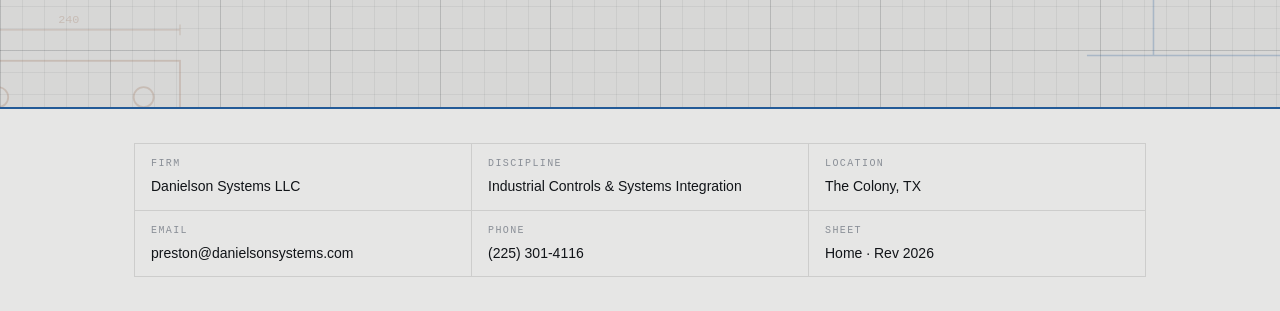
==== commit a1a31681: "Restructure About and dedupe page copy - Split About into firm section (third person) and founder bi" ====
--- a/index.html
+++ b/index.html
@@ -185,7 +185,7 @@
           <h1 class="hero__name">Danielson Systems</h1>
           <p class="hero__tagline">Industrial Controls &amp; Systems Integration</p>
           <p class="hero__intro">
-            Danielson Systems is the independent controls and systems integration practice of Preston Danielson, based in The Colony, Texas. As a single engineer experienced on both the hardware and software sides of industrial controls, I take on scoped pieces of a project, fill gaps on a team, or handle the integration work between hardware and software. My experience spans more than ten years across industrial automation, energy storage, material handling, aerospace, and HVAC.
+            Danielson Systems is an independent practice in The Colony, Texas, covering both the hardware and software sides of industrial control systems. Engagements scale from a single scoped task to a complete build.
           </p>
         </div>
       </div>
@@ -223,9 +223,9 @@
         <div class="panel">
           <h2 class="section-label">About</h2>
           <p class="prose" style="margin-top: var(--space-3);">
-            I have extensive experience on both the hardware and software sides of industrial systems, and I especially enjoy the integration of the two. A background in both gives me a comprehensive understanding of how a complete system fits together.
+            Behind Danielson Systems is more than ten years of hands-on controls and software work across industrial automation, energy storage, material handling, aerospace, and HVAC.
           </p>
-          <a class="more-link" href="about.html">More about me</a>
+          <a class="more-link" href="about.html">More about the firm</a>
         </div>
       </div>
     </section>
@@ -235,7 +235,7 @@
         <div class="panel">
           <h2 class="section-label">Contact</h2>
           <p class="prose" style="margin-top: var(--space-3);">
-            Available for contract work in industrial controls and integration. The best way to reach me is by email or phone.
+            Available for contract work in industrial controls and integration. The best way to get in touch is by email or phone.
           </p>
           <ul class="stack-sm" style="margin-top: var(--space-3);">
             <li><a href="mailto:preston@danielsonsystems.com">preston@danielsonsystems.com</a></li>
--- a/styles.css
+++ b/styles.css
@@ -8,19 +8,19 @@
   --color-text:         #111418;
   --color-text-muted:   #5a6470;
   --color-text-subtle:  #8a8f97;
-  --color-bg:           #fdfdfc;
-  --color-bg-alt:       #f5f3ee;
-  --color-rule:         #e4e2dd;
+  --color-bg:           #d7d7d6;
+  --color-bg-alt:       #dcdcdb;
+  --color-rule:         #cdcdcc;
   --color-accent:       #235a97;
   --color-accent-hover: #18426e;
   --color-copper:       #9b6e54;  /* hardware-side secondary accent (from the logo D) */
 
   /* CAD canvas */
-  --color-grid:         rgba(30, 34, 40, 0.05);
-  --color-grid-major:   rgba(30, 34, 40, 0.11);
+  --color-grid:         rgba(30, 34, 40, 0.06);
+  --color-grid-major:   rgba(30, 34, 40, 0.13);
   --color-ink:          #2b3036;
-  --color-canvas:       #fcfcfa;
-  --color-panel:        #ffffff;
+  --color-canvas:       #d7d7d6;
+  --color-panel:        #e6e6e5;
   --color-panel-border: rgba(30, 34, 40, 0.35);
 
   /* Typography */
@@ -166,7 +166,7 @@
   top: 0;
   z-index: 10;
   border-bottom: 4px solid var(--color-accent);
-  background: var(--color-bg);
+  background: var(--color-panel);
 }
 
 .site-header__inner {
@@ -457,6 +457,14 @@
 
 /* ----- About page ----- */
 
+.role-line {
+  margin-top: var(--space-1);
+  font-family: var(--font-mono);
+  font-size: var(--fs-sm);
+  letter-spacing: 0.04em;
+  color: var(--color-text-muted);
+}
+
 .about-intro {
   display: grid;
   grid-template-columns: 1fr;
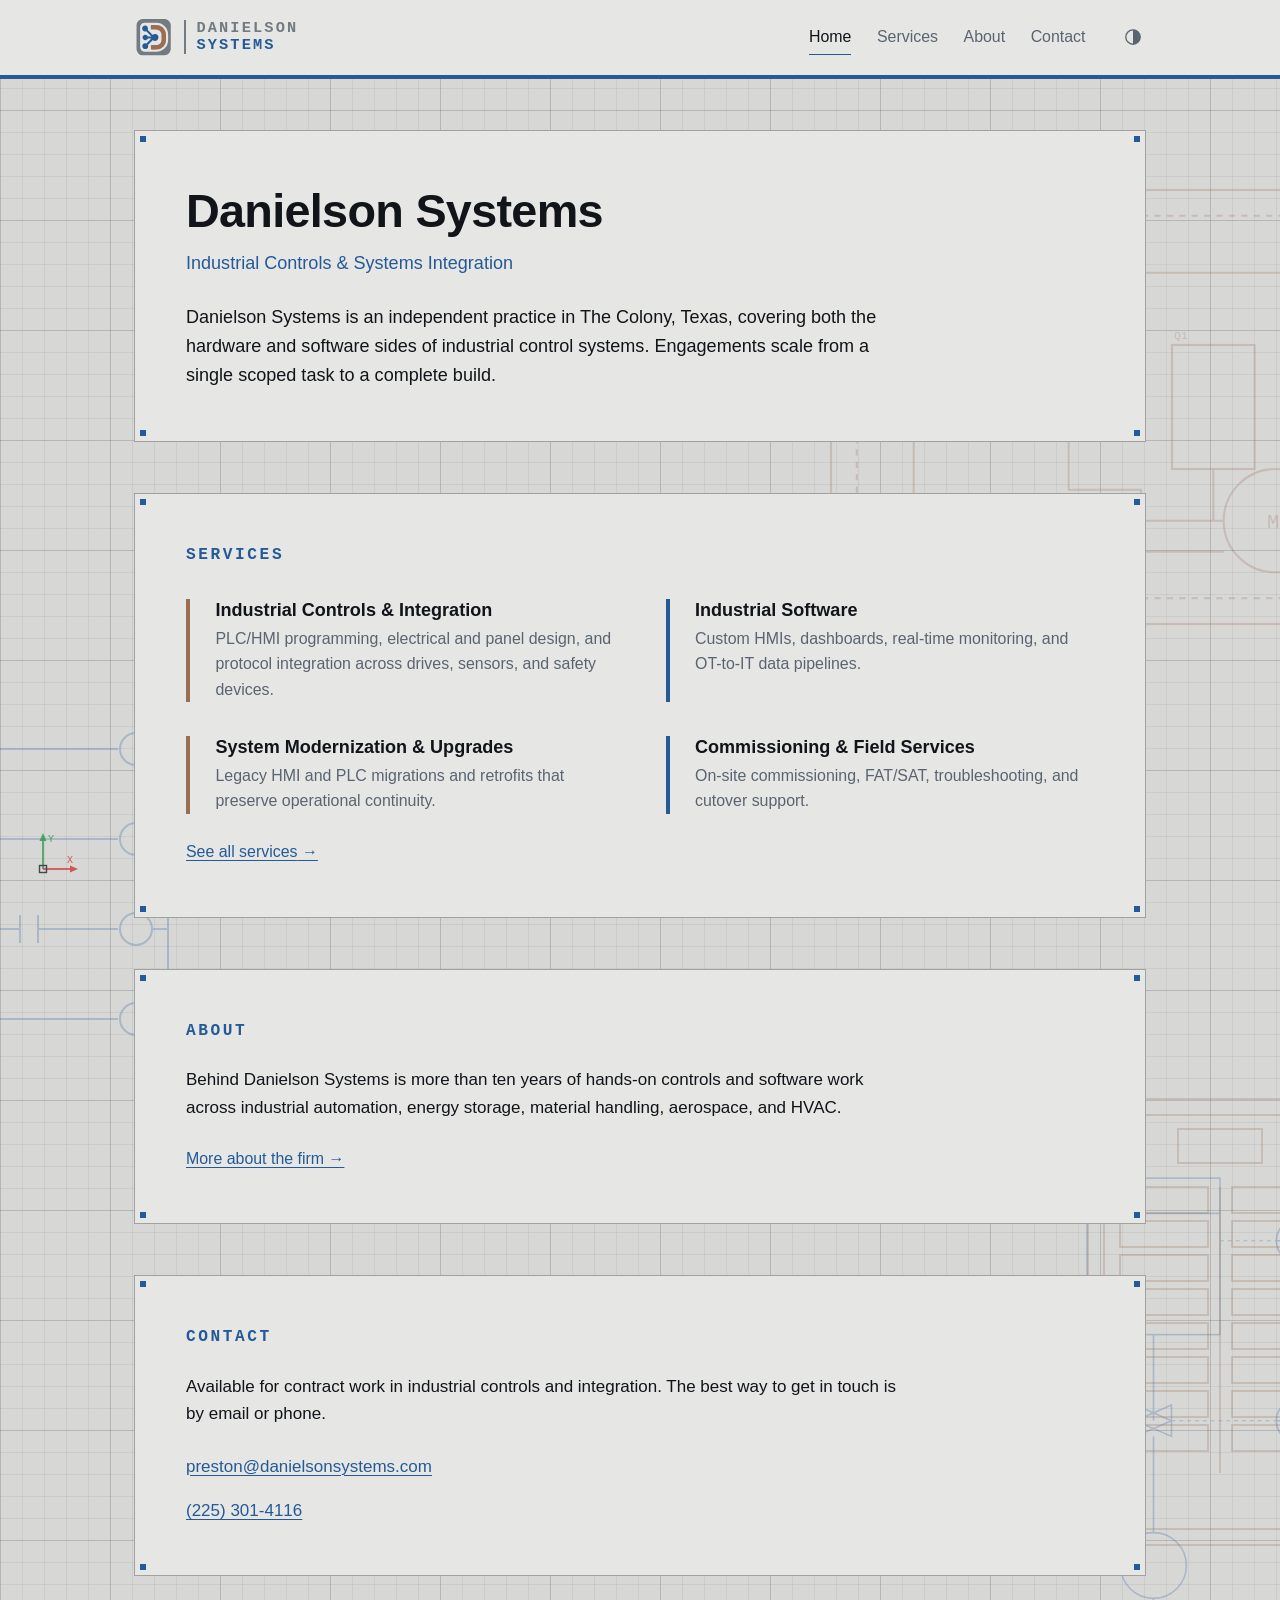
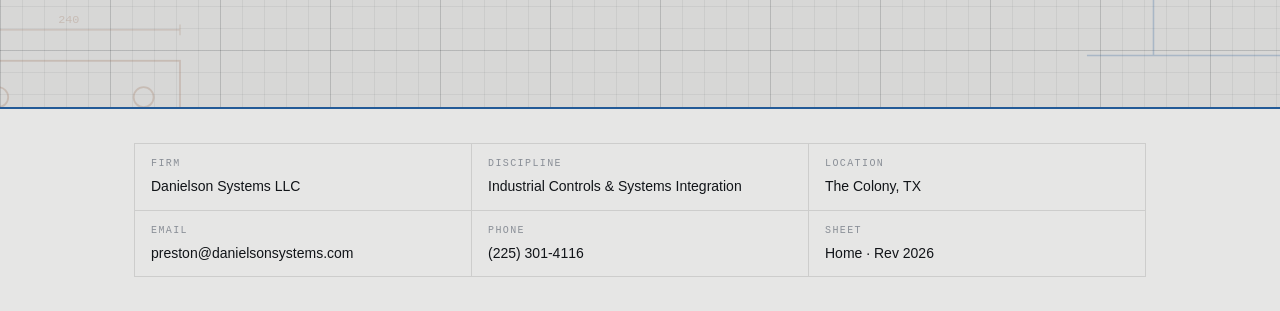
==== commit 848696f3: "Tidy copy: PLC/HMI shorthand and third-person Contact - Use "PLC/HMI" consistently on Home (meta + s" ====
--- a/index.html
+++ b/index.html
@@ -4,7 +4,7 @@
   <meta charset="UTF-8" />
   <meta name="viewport" content="width=device-width, initial-scale=1" />
   <title>Danielson Systems | Industrial Controls &amp; Systems Integration</title>
-  <meta name="description" content="Independent industrial controls and systems integration practice based in The Colony, Texas. PLC and HMI programming, electrical and panel design, industrial software, system modernization, and commissioning." />
+  <meta name="description" content="Independent industrial controls and systems integration practice based in The Colony, Texas. PLC/HMI programming, electrical and panel design, industrial software, system modernization, and commissioning." />
   <link rel="stylesheet" href="styles.css" />
   <link rel="icon" type="image/svg+xml" href="images/logo.svg" />
   <script src="theme.js"></script>
@@ -198,7 +198,7 @@
           <ul class="services-preview" style="margin-top: var(--space-4);">
             <li class="services-preview__item">
               <h3>Industrial Controls &amp; Integration</h3>
-              <p>PLC and HMI programming, electrical and panel design, and protocol integration across drives, sensors, and safety devices.</p>
+              <p>PLC/HMI programming, electrical and panel design, and protocol integration across drives, sensors, and safety devices.</p>
             </li>
             <li class="services-preview__item">
               <h3>Industrial Software</h3>
